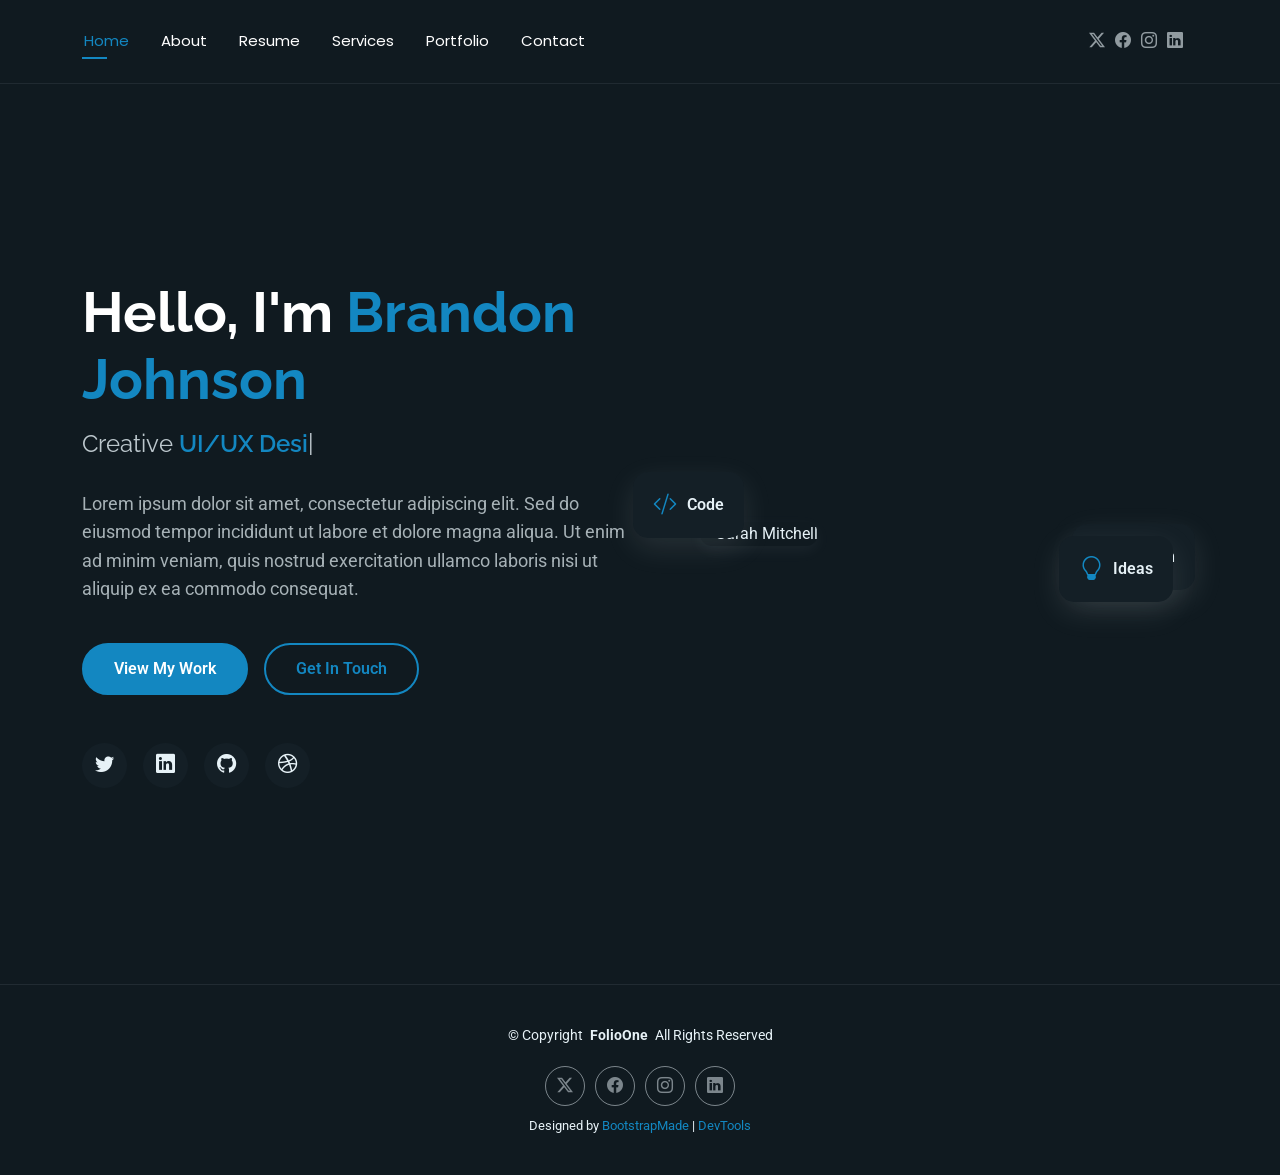
==== index.html @ a89d8b50 "CV" ====
<!DOCTYPE html>
<html lang="en">

<head>
  <meta charset="utf-8">
  <meta content="width=device-width, initial-scale=1.0" name="viewport">
  <title>Index - FolioOne Bootstrap Template</title>
  <meta name="description" content="">
  <meta name="keywords" content="">

  <!-- Favicons -->
  <link href="assets/img/favicon.png" rel="icon">
  <link href="assets/img/apple-touch-icon.png" rel="apple-touch-icon">

  <!-- Fonts -->
  <link href="https://fonts.googleapis.com" rel="preconnect">
  <link href="https://fonts.gstatic.com" rel="preconnect" crossorigin>
  <link href="https://fonts.googleapis.com/css2?family=Roboto:ital,wght@0,100;0,300;0,400;0,500;0,700;0,900;1,100;1,300;1,400;1,500;1,700;1,900&family=Poppins:ital,wght@0,100;0,200;0,300;0,400;0,500;0,600;0,700;0,800;0,900;1,100;1,200;1,300;1,400;1,500;1,600;1,700;1,800;1,900&family=Raleway:ital,wght@0,100;0,200;0,300;0,400;0,500;0,600;0,700;0,800;0,900;1,100;1,200;1,300;1,400;1,500;1,600;1,700;1,800;1,900&display=swap" rel="stylesheet">

  <!-- Vendor CSS Files -->
  <link href="assets/vendor/bootstrap/css/bootstrap.min.css" rel="stylesheet">
  <link href="assets/vendor/bootstrap-icons/bootstrap-icons.css" rel="stylesheet">
  <link href="assets/vendor/aos/aos.css" rel="stylesheet">
  <link href="assets/vendor/swiper/swiper-bundle.min.css" rel="stylesheet">
  <link href="assets/vendor/glightbox/css/glightbox.min.css" rel="stylesheet">

  <!-- Main CSS File -->
  <link href="assets/css/main.css" rel="stylesheet">

  <!-- =======================================================
  * Template Name: FolioOne
  * Template URL: https://bootstrapmade.com/folioone-bootstrap-portfolio-website-template/
  * Updated: Aug 23 2025 with Bootstrap v5.3.7
  * Author: BootstrapMade.com
  * License: https://bootstrapmade.com/license/
  ======================================================== -->
</head>

<body class="index-page">

  <header id="header" class="header d-flex align-items-center light-background sticky-top">
    <div class="container position-relative d-flex align-items-center justify-content-between">

      <!-- <a href="index.html" class="logo d-flex align-items-center me-auto me-xl-0">
      <img src="assets/img/logo.webp" alt="">
      <h1 class="sitename">FolioOne</h1> 
    </a> -->

      <nav id="navmenu" class="navmenu">
        <ul>
          <li><a href="index.html" class="active">Home</a></li>
          <li><a href="about.html">About</a></li>
          <li><a href="resume.html">Resume</a></li>
          <li><a href="services.html">Services</a></li>
          <li><a href="portfolio.html">Portfolio</a></li>
          <li><a href="contact.html">Contact</a></li>
        </ul>
        <i class="mobile-nav-toggle d-xl-none bi bi-list"></i>
      </nav>

      <div class="header-social-links">
        <a href="#" class="twitter"><i class="bi bi-twitter-x"></i></a>
        <a href="#" class="facebook"><i class="bi bi-facebook"></i></a>
        <a href="#" class="instagram"><i class="bi bi-instagram"></i></a>
        <a href="#" class="linkedin"><i class="bi bi-linkedin"></i></a>
      </div>

    </div>
  </header>

  <main class="main">

    <!-- Hero Section -->
    <section id="hero" class="hero section">

      <div class="container" data-aos="fade-up" data-aos-delay="100">

        <div class="row gy-4 align-items-center">
          <div class="col-lg-6 order-2 order-lg-1">
            <div class="hero-content">
              <h1 data-aos="fade-up" data-aos-delay="200">Hello, I'm <span class="highlight">Brandon Johnson</span></h1>
              <h2 data-aos="fade-up" data-aos-delay="300">Creative <span class="typed" data-typed-items="UI/UX Designer, Web Developer, Digital Artist, Brand Strategist"></span></h2>
              <p data-aos="fade-up" data-aos-delay="400">Lorem ipsum dolor sit amet, consectetur adipiscing elit. Sed do eiusmod tempor incididunt ut labore et dolore magna aliqua. Ut enim ad minim veniam, quis nostrud exercitation ullamco laboris nisi ut aliquip ex ea commodo consequat.</p>
              <div class="hero-actions" data-aos="fade-up" data-aos-delay="500">
                <a href="portfolio.html" class="btn btn-primary">View My Work</a>
                <a href="contact.html" class="btn btn-outline">Get In Touch</a>
              </div>
              <div class="social-links" data-aos="fade-up" data-aos-delay="600">
                <a href="#"><i class="bi bi-twitter"></i></a>
                <a href="#"><i class="bi bi-linkedin"></i></a>
                <a href="#"><i class="bi bi-github"></i></a>
                <a href="#"><i class="bi bi-dribbble"></i></a>
              </div>
            </div>
          </div>
          <div class="col-lg-6 order-1 order-lg-2">
            <div class="hero-image" data-aos="zoom-in" data-aos-delay="300">
              <div class="image-wrapper">
                <img src="assets/img/profile/profile-square-11.webp" alt="Sarah Mitchell" class="img-fluid">
                <div class="floating-elements">
                  <div class="floating-card design" data-aos="fade-left" data-aos-delay="700">
                    <i class="bi bi-palette"></i>
                    <span>Design</span>
                  </div>
                  <div class="floating-card code" data-aos="fade-right" data-aos-delay="800">
                    <i class="bi bi-code-slash"></i>
                    <span>Code</span>
                  </div>
                  <div class="floating-card creativity" data-aos="fade-up" data-aos-delay="900">
                    <i class="bi bi-lightbulb"></i>
                    <span>Ideas</span>
                  </div>
                </div>
              </div>
            </div>
          </div>
        </div>

      </div>

    </section><!-- /Hero Section -->

  </main>

  <footer id="footer" class="footer">

    <div class="container">
      <div class="copyright text-center ">
        <p>© <span>Copyright</span> <strong class="px-1 sitename">FolioOne</strong> <span>All Rights Reserved<br></span></p>
      </div>
      <div class="social-links d-flex justify-content-center">
        <a href=""><i class="bi bi-twitter-x"></i></a>
        <a href=""><i class="bi bi-facebook"></i></a>
        <a href=""><i class="bi bi-instagram"></i></a>
        <a href=""><i class="bi bi-linkedin"></i></a>
      </div>
      <div class="credits">
        <!-- All the links in the footer should remain intact. -->
        <!-- You can delete the links only if you've purchased the pro version. -->
        <!-- Licensing information: https://bootstrapmade.com/license/ -->
        <!-- Purchase the pro version with working PHP/AJAX contact form: [buy-url] -->
        Designed by <a href="https://bootstrapmade.com/">BootstrapMade</a> | <a href="https://bootstrapmade.com/tools/">DevTools</a>
      </div>
    </div>

  </footer>

  <!-- Scroll Top -->
  <a href="#" id="scroll-top" class="scroll-top d-flex align-items-center justify-content-center"><i class="bi bi-arrow-up-short"></i></a>

  <!-- Preloader -->
  <div id="preloader"></div>

  <!-- Vendor JS Files -->
  <script src="assets/vendor/bootstrap/js/bootstrap.bundle.min.js"></script>
  <script src="assets/vendor/php-email-form/validate.js"></script>
  <script src="assets/vendor/aos/aos.js"></script>
  <script src="assets/vendor/typed.js/typed.umd.js"></script>
  <script src="assets/vendor/waypoints/noframework.waypoints.js"></script>
  <script src="assets/vendor/purecounter/purecounter_vanilla.js"></script>
  <script src="assets/vendor/swiper/swiper-bundle.min.js"></script>
  <script src="assets/vendor/imagesloaded/imagesloaded.pkgd.min.js"></script>
  <script src="assets/vendor/isotope-layout/isotope.pkgd.min.js"></script>
  <script src="assets/vendor/glightbox/js/glightbox.min.js"></script>

  <!-- Main JS File -->
  <script src="assets/js/main.js"></script>

</body>

</html>
---- assets/css/main.css ----
/**
* Template Name: FolioOne
* Template URL: https://bootstrapmade.com/folioone-bootstrap-portfolio-website-template/
* Updated: Aug 23 2025 with Bootstrap v5.3.7
* Author: BootstrapMade.com
* License: https://bootstrapmade.com/license/
*/

/*--------------------------------------------------------------
# Font & Color Variables
# Help: https://bootstrapmade.com/color-system/
--------------------------------------------------------------*/
/* Fonts */
:root {
  --default-font: "Roboto",  system-ui, -apple-system, "Segoe UI", Roboto, "Helvetica Neue", Arial, "Noto Sans", "Liberation Sans", sans-serif, "Apple Color Emoji", "Segoe UI Emoji", "Segoe UI Symbol", "Noto Color Emoji";
  --heading-font: "Raleway",  sans-serif;
  --nav-font: "Poppins",  sans-serif;
}

/* Global Colors - The following color variables are used throughout the website. Updating them here will change the color scheme of the entire website */
:root { 
  --background-color: #101a20; /* Background color for the entire website, including individual sections */
  --default-color: #e7f2f7; /* Default color used for the majority of the text content across the entire website */
  --heading-color: #ffffff; /* Color for headings, subheadings and title throughout the website */
  --accent-color: #1387c1; /* Accent color that represents your brand on the website. It's used for buttons, links, and other elements that need to stand out */
  --surface-color: #141f26; /* The surface color is used as a background of boxed elements within sections, such as cards, icon boxes, or other elements that require a visual separation from the global background. */
  --contrast-color: #ffffff; /* Contrast color for text, ensuring readability against backgrounds of accent, heading, or default colors. */
}

/* Nav Menu Colors - The following color variables are used specifically for the navigation menu. They are separate from the global colors to allow for more customization options */
:root {
  --nav-color: #ffffff;  /* The default color of the main navmenu links */
  --nav-hover-color: #1387c1; /* Applied to main navmenu links when they are hovered over or active */
  --nav-mobile-background-color: #213642; /* Used as the background color for mobile navigation menu */
  --nav-dropdown-background-color: #051117; /* Used as the background color for dropdown items that appear when hovering over primary navigation items */
  --nav-dropdown-color: #e7f2f7; /* Used for navigation links of the dropdown items in the navigation menu. */
  --nav-dropdown-hover-color: #1387c1; /* Similar to --nav-hover-color, this color is applied to dropdown navigation links when they are hovered over. */
}

/* Color Presets - These classes override global colors when applied to any section or element, providing reuse of the sam color scheme. */

.light-background {
  --background-color: #142027;
  --surface-color: #325264;
}

.dark-background {
  --background-color: #0b1419;
  --default-color: #ffffff;
  --heading-color: #ffffff;
  --surface-color: #252525;
  --contrast-color: #ffffff;
}

/* Smooth scroll */
:root {
  scroll-behavior: smooth;
}

/*--------------------------------------------------------------
# General Styling & Shared Classes
--------------------------------------------------------------*/
body {
  color: var(--default-color);
  background-color: var(--background-color);
  font-family: var(--default-font);
}

a {
  color: var(--accent-color);
  text-decoration: none;
  transition: 0.3s;
}

a:hover {
  color: color-mix(in srgb, var(--accent-color), transparent 25%);
  text-decoration: none;
}

h1,
h2,
h3,
h4,
h5,
h6 {
  color: var(--heading-color);
  font-family: var(--heading-font);
}

/* PHP Email Form Messages
------------------------------*/
.php-email-form .error-message {
  display: none;
  background: #df1529;
  color: #ffffff;
  text-align: left;
  padding: 15px;
  margin-bottom: 24px;
  font-weight: 600;
}

.php-email-form .sent-message {
  display: none;
  color: #ffffff;
  background: #059652;
  text-align: center;
  padding: 15px;
  margin-bottom: 24px;
  font-weight: 600;
}

.php-email-form .loading {
  display: none;
  background: var(--surface-color);
  text-align: center;
  padding: 15px;
  margin-bottom: 24px;
}

.php-email-form .loading:before {
  content: "";
  display: inline-block;
  border-radius: 50%;
  width: 24px;
  height: 24px;
  margin: 0 10px -6px 0;
  border: 3px solid var(--accent-color);
  border-top-color: var(--surface-color);
  animation: php-email-form-loading 1s linear infinite;
}

@keyframes php-email-form-loading {
  0% {
    transform: rotate(0deg);
  }

  100% {
    transform: rotate(360deg);
  }
}

/*--------------------------------------------------------------
# Global Header
--------------------------------------------------------------*/
.header {
  --background-color: rgba(255, 255, 255, 0);
  color: var(--default-color);
  background-color: var(--background-color);
  padding: 15px 0;
  transition: all 0.5s;
  z-index: 997;
  border-bottom: 1px solid color-mix(in srgb, var(--default-color), transparent 92%);
}

.header .logo {
  line-height: 1;
}

.header .logo img {
  max-height: 36px;
  margin-right: 8px;
}

.header .logo h1 {
  font-size: 32px;
  margin: 0;
  font-weight: 400;
  color: var(--heading-color);
}

.header .header-social-links {
  padding-right: 15px;
}

.header .header-social-links a {
  color: color-mix(in srgb, var(--default-color), transparent 40%);
  padding-left: 6px;
  display: inline-block;
  transition: 0.3s;
  font-size: 16px;
}

.header .header-social-links a:hover {
  color: var(--default-color);
}

.header .header-social-links a i {
  line-height: 0px;
}

@media (max-width: 1200px) {
  .header .logo {
    order: 1;
  }

  .header .header-social-links {
    order: 2;
  }

  .header .navmenu {
    order: 3;
  }
}

/* Global Header on Scroll
------------------------------*/
.scrolled .header {
  --background-color: rgba(16, 26, 32, 0.9);
}

/*--------------------------------------------------------------
# Navigation Menu
--------------------------------------------------------------*/
/* Desktop Navigation */
@media (min-width: 1200px) {
  .navmenu {
    padding: 0;
  }

  .navmenu ul {
    margin: 0;
    padding: 0;
    display: flex;
    list-style: none;
    align-items: center;
  }

  .navmenu li {
    position: relative;
  }

  .navmenu>ul>li {
    white-space: nowrap;
    padding: 15px 28px 15px 0;
  }

  .navmenu>ul>li:last-child {
    padding-right: 0;
  }

  .navmenu a,
  .navmenu a:focus {
    color: var(--nav-color);
    font-size: 15px;
    padding: 0 2px;
    font-family: var(--nav-font);
    font-weight: 400;
    display: flex;
    align-items: center;
    justify-content: space-between;
    white-space: nowrap;
    transition: 0.3s;
    position: relative;
  }

  .navmenu a i,
  .navmenu a:focus i {
    font-size: 12px;
    line-height: 0;
    margin-left: 5px;
    transition: 0.3s;
  }

  .navmenu>ul>li>a:before {
    content: "";
    position: absolute;
    height: 2px;
    bottom: -6px;
    left: 0;
    background-color: var(--nav-hover-color);
    visibility: hidden;
    width: 0px;
    transition: all 0.3s ease-in-out 0s;
  }

  .navmenu a:hover:before,
  .navmenu li:hover>a:before,
  .navmenu .active:before {
    visibility: visible;
    width: 25px;
  }

  .navmenu li:hover>a,
  .navmenu .active,
  .navmenu .active:focus {
    color: var(--nav-hover-color);
  }

  .navmenu .dropdown ul {
    margin: 0;
    padding: 10px 0;
    background: var(--nav-dropdown-background-color);
    display: block;
    position: absolute;
    visibility: hidden;
    left: -5px;
    top: 130%;
    opacity: 0;
    transition: 0.3s;
    border-radius: 4px;
    z-index: 99;
    box-shadow: 0px 0px 30px rgba(0, 0, 0, 0.1);
  }

  .navmenu .dropdown ul li {
    min-width: 200px;
  }

  .navmenu .dropdown ul a {
    padding: 10px 20px;
    font-size: 15px;
    text-transform: none;
    color: var(--nav-dropdown-color);
  }

  .navmenu .dropdown ul a i {
    font-size: 12px;
  }

  .navmenu .dropdown ul a:hover,
  .navmenu .dropdown ul .active:hover,
  .navmenu .dropdown ul li:hover>a {
    color: var(--nav-dropdown-hover-color);
  }

  .navmenu .dropdown:hover>ul {
    opacity: 1;
    top: 100%;
    visibility: visible;
  }

  .navmenu .dropdown .dropdown ul {
    top: 0;
    left: -90%;
    visibility: hidden;
  }

  .navmenu .dropdown .dropdown:hover>ul {
    opacity: 1;
    top: 0;
    left: -100%;
    visibility: visible;
  }
}

/* Mobile Navigation */
@media (max-width: 1199px) {
  .mobile-nav-toggle {
    color: var(--nav-color);
    font-size: 28px;
    line-height: 0;
    margin-right: 10px;
    cursor: pointer;
    transition: color 0.3s;
  }

  .navmenu {
    padding: 0;
    z-index: 9997;
  }

  .navmenu ul {
    display: none;
    list-style: none;
    position: absolute;
    inset: 60px 20px 20px 20px;
    padding: 10px 0;
    margin: 0;
    border-radius: 6px;
    background-color: var(--nav-mobile-background-color);
    border: 1px solid color-mix(in srgb, var(--default-color), transparent 90%);
    box-shadow: none;
    overflow-y: auto;
    transition: 0.3s;
    z-index: 9998;
  }

  .navmenu a,
  .navmenu a:focus {
    color: var(--nav-dropdown-color);
    padding: 10px 20px;
    font-family: var(--nav-font);
    font-size: 17px;
    font-weight: 500;
    display: flex;
    align-items: center;
    justify-content: space-between;
    white-space: nowrap;
    transition: 0.3s;
  }

  .navmenu a i,
  .navmenu a:focus i {
    font-size: 12px;
    line-height: 0;
    margin-left: 5px;
    width: 30px;
    height: 30px;
    display: flex;
    align-items: center;
    justify-content: center;
    border-radius: 50%;
    transition: 0.3s;
    background-color: color-mix(in srgb, var(--accent-color), transparent 90%);
  }

  .navmenu a i:hover,
  .navmenu a:focus i:hover {
    background-color: var(--accent-color);
    color: var(--contrast-color);
  }

  .navmenu a:hover,
  .navmenu .active,
  .navmenu .active:focus {
    color: var(--nav-dropdown-hover-color);
  }

  .navmenu .active i,
  .navmenu .active:focus i {
    background-color: var(--accent-color);
    color: var(--contrast-color);
    transform: rotate(180deg);
  }

  .navmenu .dropdown ul {
    position: static;
    display: none;
    z-index: 99;
    padding: 10px 0;
    margin: 10px 20px;
    background-color: var(--nav-dropdown-background-color);
    transition: all 0.5s ease-in-out;
  }

  .navmenu .dropdown ul ul {
    background-color: rgba(33, 37, 41, 0.1);
  }

  .navmenu .dropdown>.dropdown-active {
    display: block;
    background-color: rgba(33, 37, 41, 0.03);
  }

  .mobile-nav-active {
    overflow: hidden;
  }

  .mobile-nav-active .mobile-nav-toggle {
    color: #fff;
    position: absolute;
    font-size: 32px;
    top: 15px;
    right: 15px;
    margin-right: 0;
    z-index: 9999;
  }

  .mobile-nav-active .navmenu {
    position: fixed;
    overflow: hidden;
    inset: 0;
    background: rgba(33, 37, 41, 0.8);
    transition: 0.3s;
  }

  .mobile-nav-active .navmenu>ul {
    display: block;
  }
}

/*--------------------------------------------------------------
# Global Footer
--------------------------------------------------------------*/
.footer {
  color: var(--default-color);
  background-color: var(--background-color);
  font-size: 14px;
  padding: 40px 0;
  position: relative;
  border-top: 1px solid color-mix(in srgb, var(--default-color), transparent 92%);
}

.footer .copyright p {
  margin-bottom: 0;
}

.footer .social-links {
  margin-top: 20px;
}

.footer .social-links a {
  display: flex;
  align-items: center;
  justify-content: center;
  width: 40px;
  height: 40px;
  border-radius: 50%;
  border: 1px solid color-mix(in srgb, var(--default-color), transparent 50%);
  font-size: 16px;
  color: color-mix(in srgb, var(--default-color), transparent 50%);
  margin: 0 5px;
  transition: 0.3s;
}

.footer .social-links a:hover {
  color: var(--accent-color);
  border-color: var(--accent-color);
}

.footer .credits {
  margin-top: 10px;
  font-size: 13px;
  text-align: center;
}

/*--------------------------------------------------------------
# Preloader
--------------------------------------------------------------*/
#preloader {
  position: fixed;
  inset: 0;
  z-index: 9999;
  overflow: hidden;
  background-color: var(--background-color);
  transition: all 0.6s ease-out;
  width: 100%;
  height: 100vh;
}

#preloader:before,
#preloader:after {
  content: "";
  position: absolute;
  border: 4px solid var(--accent-color);
  border-radius: 50%;
  animation: animate-preloader 2s cubic-bezier(0, 0.2, 0.8, 1) infinite;
}

#preloader:after {
  animation-delay: -0.5s;
}

@keyframes animate-preloader {
  0% {
    width: 10px;
    height: 10px;
    top: calc(50% - 5px);
    left: calc(50% - 5px);
    opacity: 1;
  }

  100% {
    width: 72px;
    height: 72px;
    top: calc(50% - 36px);
    left: calc(50% - 36px);
    opacity: 0;
  }
}

/*--------------------------------------------------------------
# Scroll Top Button
--------------------------------------------------------------*/
.scroll-top {
  position: fixed;
  visibility: hidden;
  opacity: 0;
  right: 15px;
  bottom: -15px;
  z-index: 99999;
  background-color: var(--accent-color);
  width: 44px;
  height: 44px;
  border-radius: 50px;
  transition: all 0.4s;
}

.scroll-top i {
  font-size: 24px;
  color: var(--contrast-color);
  line-height: 0;
}

.scroll-top:hover {
  background-color: color-mix(in srgb, var(--accent-color), transparent 20%);
  color: var(--contrast-color);
}

.scroll-top.active {
  visibility: visible;
  opacity: 1;
  bottom: 15px;
}

/*--------------------------------------------------------------
# Disable aos animation delay on mobile devices
--------------------------------------------------------------*/
@media screen and (max-width: 768px) {
  [data-aos-delay] {
    transition-delay: 0 !important;
  }
}

/*--------------------------------------------------------------
# Global Page Titles & Breadcrumbs
--------------------------------------------------------------*/
.page-title {
  color: var(--default-color);
  background-color: var(--background-color);
  position: relative;
}

.page-title .heading {
  padding: 80px 0;
  border-top: 1px solid color-mix(in srgb, var(--default-color), transparent 90%);
}

.page-title .heading h1 {
  font-size: 38px;
  font-weight: 700;
}

.page-title nav {
  background-color: color-mix(in srgb, var(--default-color), transparent 96%);
  padding: 20px 0;
}

.page-title nav ol {
  display: flex;
  flex-wrap: wrap;
  list-style: none;
  padding: 0;
  margin: 0;
  font-size: 16px;
  font-weight: 400;
}

.page-title nav ol li+li {
  padding-left: 10px;
}

.page-title nav ol li+li::before {
  content: "/";
  display: inline-block;
  padding-right: 10px;
  color: color-mix(in srgb, var(--default-color), transparent 70%);
}

/*--------------------------------------------------------------
# Global Sections
--------------------------------------------------------------*/
section,
.section {
  color: var(--default-color);
  background-color: var(--background-color);
  padding: 60px 0;
  scroll-margin-top: 100px;
  overflow: clip;
}

@media (max-width: 1199px) {

  section,
  .section {
    scroll-margin-top: 66px;
  }
}

/*--------------------------------------------------------------
# Global Section Titles
--------------------------------------------------------------*/
.section-title {
  text-align: center;
  padding-bottom: 60px;
  position: relative;
}

.section-title h2 {
  font-size: 3.5rem;
  font-weight: 400;
  line-height: 1.2;
  color: var(--heading-color);
  margin-bottom: 1.5rem;
  letter-spacing: -1px;
}

@media (max-width: 768px) {
  .section-title h2 {
    font-size: 2.5rem;
  }
}

.section-title p {
  font-size: 1.125rem;
  line-height: 1.8;
  color: color-mix(in srgb, var(--default-color), transparent 25%);
  max-width: 900px;
  margin: 0 auto;
  text-wrap: balance;
}

/*--------------------------------------------------------------
# Hero Section
--------------------------------------------------------------*/
.hero {
  padding: 80px 0;
  min-height: 100vh;
  display: flex;
  align-items: center;
}

.hero .hero-content h1 {
  font-size: 3.5rem;
  font-weight: 700;
  margin-bottom: 1rem;
  line-height: 1.2;
}

.hero .hero-content h1 .highlight {
  color: var(--accent-color);
  position: relative;
}

.hero .hero-content h1 .highlight::after {
  content: "";
  position: absolute;
  bottom: 0;
  left: 0;
  width: 100%;
  height: 3px;
  background: linear-gradient(90deg, var(--accent-color), color-mix(in srgb, var(--accent-color), transparent 50%));
  border-radius: 2px;
}

@media (max-width: 768px) {
  .hero .hero-content h1 {
    font-size: 2.5rem;
  }
}

.hero .hero-content h2 {
  font-size: 1.5rem;
  font-weight: 400;
  margin-bottom: 2rem;
  color: color-mix(in srgb, var(--default-color), transparent 20%);
}

.hero .hero-content h2 .typed {
  color: var(--accent-color);
  font-weight: 600;
}

@media (max-width: 768px) {
  .hero .hero-content h2 {
    font-size: 1.25rem;
  }
}

.hero .hero-content p {
  font-size: 1.1rem;
  line-height: 1.6;
  margin-bottom: 2.5rem;
  color: color-mix(in srgb, var(--default-color), transparent 30%);
}

.hero .hero-actions {
  display: flex;
  gap: 1rem;
  margin-bottom: 3rem;
}

.hero .hero-actions .btn {
  padding: 12px 30px;
  border-radius: 50px;
  font-weight: 600;
  text-decoration: none;
  transition: all 0.3s ease;
  border: 2px solid;
}

.hero .hero-actions .btn.btn-primary {
  background: var(--accent-color);
  color: var(--contrast-color);
  border-color: var(--accent-color);
}

.hero .hero-actions .btn.btn-primary:hover {
  background: color-mix(in srgb, var(--accent-color), black 15%);
  border-color: color-mix(in srgb, var(--accent-color), black 15%);
  transform: translateY(-2px);
}

.hero .hero-actions .btn.btn-outline {
  background: transparent;
  color: var(--accent-color);
  border-color: var(--accent-color);
}

.hero .hero-actions .btn.btn-outline:hover {
  transform: translateY(-2px);
}

@media (max-width: 576px) {
  .hero .hero-actions {
    flex-direction: column;
  }

  .hero .hero-actions .btn {
    text-align: center;
  }
}

.hero .social-links {
  display: flex;
  gap: 1rem;
}

.hero .social-links a {
  width: 45px;
  height: 45px;
  background: var(--surface-color);
  border-radius: 50%;
  display: flex;
  align-items: center;
  justify-content: center;
  color: var(--default-color);
  font-size: 1.2rem;
  transition: all 0.3s ease;
}

.hero .social-links a:hover {
  background: var(--accent-color);
  color: var(--contrast-color);
  transform: translateY(-3px);
  box-shadow: 0 8px 25px color-mix(in srgb, var(--accent-color), transparent 70%);
}

.hero .hero-image {
  position: relative;
}

.hero .hero-image .image-wrapper {
  position: relative;
  max-width: 450px;
  margin: 0 auto;
}

.hero .hero-image .image-wrapper img {
  border-radius: 20px;
  box-shadow: 0 5px 15px color-mix(in srgb, var(--default-color), transparent 95%);
  transition: transform 0.3s ease;
}

.hero .hero-image .image-wrapper img:hover {
  transform: scale(1.02);
}

.hero .hero-image .floating-elements {
  position: absolute;
  top: 0;
  left: 0;
  right: 0;
  bottom: 0;
  pointer-events: none;
}

.hero .hero-image .floating-elements .floating-card {
  position: absolute;
  background: var(--surface-color);
  padding: 15px 20px;
  border-radius: 15px;
  box-shadow: 0 10px 30px color-mix(in srgb, var(--default-color), transparent 90%);
  display: flex;
  align-items: center;
  gap: 10px;
  font-weight: 600;
  animation: float 3s ease-in-out infinite;
}

.hero .hero-image .floating-elements .floating-card i {
  font-size: 1.5rem;
  color: var(--accent-color);
}

.hero .hero-image .floating-elements .floating-card.design {
  top: 10%;
  right: -10%;
  animation-delay: 0s;
}

.hero .hero-image .floating-elements .floating-card.code {
  bottom: 30%;
  left: -15%;
  animation-delay: 1s;
}

.hero .hero-image .floating-elements .floating-card.creativity {
  top: 60%;
  right: -5%;
  animation-delay: 2s;
}

@media (max-width: 992px) {
  .hero .hero-image .floating-elements .floating-card {
    display: none;
  }
}

@keyframes float {

  0%,
  100% {
    transform: translateY(0px);
  }

  50% {
    transform: translateY(-10px);
  }
}

@media (max-width: 992px) {
  .hero .hero-content {
    text-align: center;
    margin-bottom: 3rem;
  }
}

/*--------------------------------------------------------------
# About Section
--------------------------------------------------------------*/
.about .intro-content .eyebrow {
  display: inline-block;
  letter-spacing: 0.12em;
  text-transform: uppercase;
  font-size: 12px;
  color: color-mix(in srgb, var(--default-color), transparent 40%);
  margin-bottom: 16px;
}

.about .intro-content .headline {
  font-family: var(--heading-font);
  font-weight: 300;
  line-height: 1.2;
  font-size: clamp(28px, 4vw, 44px);
  margin: 0 0 24px 0;
}

.about .intro-content .lead {
  font-size: 18px;
  line-height: 1.8;
  color: color-mix(in srgb, var(--default-color), transparent 10%);
  margin-bottom: 24px;
}

.about .intro-content p {
  line-height: 1.8;
  margin-bottom: 24px;
  color: color-mix(in srgb, var(--default-color), transparent 5%);
}

.about .intro-content .cta-group {
  display: flex;
  gap: 24px;
  align-items: center;
  margin-top: 24px;
}

.about .intro-content .cta-group .btn-ghost {
  display: inline-flex;
  align-items: center;
  gap: 8px;
  padding: 12px 18px;
  border-radius: 6px;
  color: var(--accent-color);
  background: color-mix(in srgb, var(--accent-color), transparent 92%);
  border: 1px solid color-mix(in srgb, var(--accent-color), transparent 70%);
  transition: 0.3s ease-in-out;
}

.about .intro-content .cta-group .btn-ghost:hover,
.about .intro-content .cta-group .btn-ghost:focus {
  color: var(--contrast-color);
  background: var(--accent-color);
  border-color: var(--accent-color);
  outline: none;
  box-shadow: 0 0 0 3px color-mix(in srgb, var(--accent-color), transparent 70%);
}

.about .intro-content .cta-group .link-underline {
  display: inline-flex;
  align-items: center;
  gap: 8px;
  position: relative;
  color: var(--accent-color);
  padding-bottom: 4px;
  transition: 0.3s ease-in-out;
}

.about .intro-content .cta-group .link-underline::after {
  content: "";
  position: absolute;
  left: 0;
  right: 0;
  bottom: 0;
  height: 1px;
  background: color-mix(in srgb, var(--accent-color), transparent 40%);
  transform: scaleX(0.4);
  transform-origin: left;
  transition: 0.3s ease-in-out;
}

.about .intro-content .cta-group .link-underline:hover,
.about .intro-content .cta-group .link-underline:focus {
  color: color-mix(in srgb, var(--accent-color), transparent 10%);
  outline: none;
}

.about .intro-content .cta-group .link-underline:hover::after,
.about .intro-content .cta-group .link-underline:focus::after {
  transform: scaleX(1);
}

.about .profile-figure {
  margin: 0;
}

.about .profile-figure .profile-photo {
  width: 88%;
  max-width: 440px;
  border-radius: 18px;
  box-shadow: 0 10px 30px color-mix(in srgb, var(--default-color), transparent 92%);
  transform: translateY(0);
  transition: transform 0.3s ease-in-out;
}

.about .profile-figure .profile-caption {
  margin-top: 24px;
  display: flex;
  align-items: center;
  justify-content: center;
}

.about .profile-figure .profile-caption .meta {
  font-size: 14px;
  color: color-mix(in srgb, var(--default-color), transparent 20%);
}

.about .profile-figure .profile-caption .meta .funfact {
  font-size: 13px;
  margin-top: 4px;
  color: color-mix(in srgb, var(--default-color), transparent 35%);
}

.about .profile-figure:hover .profile-photo {
  transform: translateY(-4px);
}

.about .skill-item {
  padding: 24px;
  border-radius: 6px;
  transition: 0.3s ease-in-out;
  background: color-mix(in srgb, var(--surface-color), var(--accent-color) 2%);
  border: 1px solid color-mix(in srgb, var(--default-color), transparent 88%);
  height: 100%;
}

.about .skill-item i {
  font-size: 24px;
  color: var(--accent-color);
  margin-bottom: 16px;
  display: inline-block;
}

.about .skill-item h3 {
  font-size: 16px;
  margin-bottom: 6px;
  font-weight: 500;
}

.about .skill-item p {
  margin: 0;
  font-size: 14px;
  color: color-mix(in srgb, var(--default-color), transparent 25%);
}

.about .skill-item:hover {
  transform: translateY(-3px);
  border-color: color-mix(in srgb, var(--accent-color), transparent 60%);
  box-shadow: 0 10px 30px color-mix(in srgb, var(--default-color), transparent 92%);
}

.about .timeline-item {
  position: relative;
  padding-left: 26px;
}

.about .timeline-item time {
  display: inline-block;
  font-size: 12px;
  letter-spacing: 0.08em;
  text-transform: uppercase;
  color: color-mix(in srgb, var(--default-color), transparent 45%);
  margin-bottom: 6px;
}

.about .timeline-item h4 {
  font-size: 18px;
  font-weight: 400;
  margin: 0 0 6px;
}

.about .timeline-item p {
  font-size: 14px;
  color: color-mix(in srgb, var(--default-color), transparent 25%);
  margin: 0;
}

.about .timeline-item .dot {
  position: absolute;
  left: 0;
  top: 4px;
  width: 10px;
  height: 10px;
  border-radius: 50%;
  background: var(--accent-color);
  box-shadow: 0 0 0 6px color-mix(in srgb, var(--accent-color), transparent 80%);
}

.about .personal-quote {
  padding: 24px 0;
}

.about .personal-quote p {
  font-family: var(--heading-font);
  font-weight: 300;
  font-size: clamp(20px, 3vw, 28px);
  line-height: 1.5;
  color: color-mix(in srgb, var(--default-color), transparent 5%);
  margin: 0 auto;
  max-width: 800px;
}

.about .fact-pill {
  display: flex;
  align-items: center;
  justify-content: center;
  gap: 10px;
  padding: 10px 14px;
  border-radius: 999px;
  border: 1px solid color-mix(in srgb, var(--default-color), transparent 85%);
  background: var(--surface-color);
  color: color-mix(in srgb, var(--default-color), transparent 10%);
  transition: 0.3s ease-in-out;
}

.about .fact-pill i {
  color: var(--accent-color);
}

.about .fact-pill span {
  font-size: 14px;
}

.about .fact-pill:hover {
  transform: translateY(-2px);
  border-color: color-mix(in srgb, var(--accent-color), transparent 60%);
  box-shadow: 0 10px 30px color-mix(in srgb, var(--default-color), transparent 92%);
}

.about .fact-pill:focus-within {
  box-shadow: 0 0 0 3px color-mix(in srgb, var(--accent-color), transparent 70%);
}

@media (max-width: 992px) {
  .about .profile-figure {
    text-align: center !important;
  }

  .about .profile-figure .profile-photo {
    width: 72%;
  }

  .about .intro-content .cta-group {
    flex-wrap: wrap;
  }
}

@media (max-width: 576px) {
  .about .profile-figure .profile-photo {
    width: 100%;
  }
}

/*--------------------------------------------------------------
# Skills Section
--------------------------------------------------------------*/
.skills .skill-box {
  background-color: var(--surface-color);
  padding: 2rem;
  border-radius: 8px;
  box-shadow: 0 0 20px rgba(0, 0, 0, 0.05);
}

.skills .skill-box h3 {
  font-size: 1.2rem;
  margin-bottom: 1rem;
  font-weight: 600;
}

.skills .skill-box p {
  font-size: 0.9rem;
  margin-bottom: 0.8rem;
  opacity: 0.6;
}

.skills .skill-box .progress {
  background-color: color-mix(in srgb, var(--accent-color), transparent 85%);
  border-radius: 50px;
  height: 8px;
  margin-top: 5px;
  overflow: hidden;
}

.skills .skill-box .progress .progress-bar {
  background-color: var(--accent-color);
  height: 100%;
  position: relative;
  border-radius: 50px;
  transition: 0.9s;
  width: 1px;
}

/*--------------------------------------------------------------
# Stats Section
--------------------------------------------------------------*/
.stats .avatars {
  position: relative;
}

.stats .avatars img {
  width: 60px;
  height: 60px;
  border: 3px solid var(--accent-color);
  margin-right: -15px;
  transition: transform 0.3s ease;
}

.stats .avatars img:hover {
  transform: translateY(-5px);
  z-index: 2;
}

.stats .counters h2 {
  color: var(--heading-color);
  font-size: 48px;
  font-weight: 700;
  margin-bottom: 10px;
}

.stats .counters h2 span {
  display: inline-block;
}

.stats .counters p {
  color: var(--default-color);
  font-size: 18px;
  margin: 0;
  opacity: 0.9;
}

@media (max-width: 991px) {
  .stats .row {
    text-align: center;
  }

  .stats .avatars {
    justify-content: center;
    margin-bottom: 40px;
  }

  .stats .counters h2 {
    font-size: 36px;
  }

  .stats .counters p {
    font-size: 16px;
  }

  .stats .counters .col-md-4 {
    margin-bottom: 30px;
  }

  .stats .counters .col-md-4:last-child {
    margin-bottom: 0;
  }
}

@media (max-width: 576px) {
  .stats {
    padding: 60px 0;
  }

  .stats .avatars {
    flex-wrap: wrap;
    justify-content: center;
  }

  .stats .avatars img {
    margin: 0 -8px;
  }
}

/*--------------------------------------------------------------
# Testimonials Section
--------------------------------------------------------------*/
.testimonials .testimonials-carousel,
.testimonials .testimonials-slider {
  overflow: hidden;
}

.testimonials .testimonial-item .testimonial-content {
  border-left: 3px solid var(--accent-color);
  padding-left: 30px;
}

.testimonials .testimonial-item .testimonial-img {
  border-radius: 50%;
  border: 4px solid var(--background-color);
  margin: 0 auto;
}

.testimonials .testimonial-item h3 {
  font-size: 20px;
  font-weight: bold;
  margin: 10px 0 5px 0;
}

.testimonials .testimonial-item h4 {
  font-size: 14px;
  color: color-mix(in srgb, var(--default-color), transparent 40%);
  margin: 0 0 10px 0;
}

.testimonials .testimonial-item .stars i {
  color: #ffc107;
  margin: 0 1px;
}

.testimonials .testimonial-item .quote-icon-left,
.testimonials .testimonial-item .quote-icon-right {
  color: color-mix(in srgb, var(--accent-color), transparent 50%);
  font-size: 26px;
  line-height: 0;
}

.testimonials .testimonial-item .quote-icon-left {
  display: inline-block;
  left: -5px;
  position: relative;
}

.testimonials .testimonial-item .quote-icon-right {
  display: inline-block;
  right: -5px;
  position: relative;
  top: 10px;
  transform: scale(-1, -1);
}

.testimonials .testimonial-item p {
  font-style: italic;
}

.testimonials .swiper-wrapper {
  height: auto;
}

.testimonials .swiper-pagination {
  margin-top: 30px;
  position: relative;
}

.testimonials .swiper-pagination .swiper-pagination-bullet {
  width: 12px;
  height: 12px;
  background-color: color-mix(in srgb, var(--default-color), transparent 85%);
  opacity: 1;
}

.testimonials .swiper-pagination .swiper-pagination-bullet-active {
  background-color: var(--accent-color);
}

/*--------------------------------------------------------------
# Resume Section
--------------------------------------------------------------*/
.resume .resume-item {
  margin-bottom: 3rem;
}

.resume .resume-item .resume-title {
  font-size: 1.75rem;
  font-weight: 700;
  margin-bottom: 1.5rem;
  padding-bottom: 1.5rem;
  position: relative;
  color: var(--heading-color);
}

.resume .resume-item .resume-title::after {
  content: "";
  position: absolute;
  display: block;
  width: 50px;
  height: 3px;
  background: var(--accent-color);
  bottom: 0;
  left: 0;
}

.resume .resume-item .resume-content {
  padding-left: 1.25rem;
  border-left: 2px solid color-mix(in srgb, var(--accent-color), transparent 85%);
}

.resume .resume-item article {
  position: relative;
  margin-bottom: 2.5rem;
}

.resume .resume-item article::before {
  content: "";
  position: absolute;
  width: 16px;
  height: 16px;
  border-radius: 50%;
  left: -1.8rem;
  top: 0.25rem;
  background: var(--background-color);
  border: 2px solid var(--accent-color);
}

.resume .resume-item article h4 {
  font-size: 1.25rem;
  font-weight: 600;
  margin-bottom: 0.5rem;
  color: var(--heading-color);
}

.resume .resume-item article h5 {
  font-size: 1rem;
  background: color-mix(in srgb, var(--accent-color), transparent 92%);
  padding: 0.375rem 0.75rem;
  display: inline-block;
  font-weight: 600;
  margin: 0.5rem 0;
  color: var(--accent-color);
  border-radius: 4px;
}

.resume .resume-item article .institution,
.resume .resume-item article .company {
  font-size: 1rem;
  margin-bottom: 1rem;
  color: color-mix(in srgb, var(--default-color), transparent 25%);
}

.resume .resume-item article p {
  margin-bottom: 1rem;
}

.resume .resume-item article ul {
  padding-left: 1.25rem;
  margin-bottom: 0;
}

.resume .resume-item article ul li {
  padding-bottom: 0.75rem;
  position: relative;
}

.resume .resume-item article ul li:last-child {
  padding-bottom: 0;
}

.resume .skill-item {
  margin-bottom: 2rem;
}

.resume .skill-item h4 {
  font-size: 1rem;
  font-weight: 600;
  margin-bottom: 0.75rem;
  color: var(--heading-color);
}

.resume .skill-item .progress {
  height: 0.75rem;
  background-color: color-mix(in srgb, var(--accent-color), transparent 92%);
  border-radius: 1rem;
  overflow: visible;
}

.resume .skill-item .progress .progress-bar {
  background-color: var(--accent-color);
  position: relative;
  border-radius: 1rem;
  width: 0;
  transition: width 1s ease;
}

.resume .skill-item .progress .progress-bar::after {
  content: attr(aria-valuenow) "%";
  position: absolute;
  right: 0;
  top: -1.75rem;
  font-size: 0.875rem;
  font-weight: 600;
  color: var(--accent-color);
}

@media (max-width: 991.98px) {
  .resume .resume-item {
    margin-bottom: 2rem;
  }
}

@media (max-width: 767.98px) {
  .resume .resume-content {
    padding-left: 1rem !important;
  }

  .resume article::before {
    left: -2rem !important;
  }
}

/*--------------------------------------------------------------
# Services Section
--------------------------------------------------------------*/
.services .service-item {
  display: flex;
  background-color: var(--surface-color);
  border-radius: 12px;
  padding: 2rem;
  height: 100%;
  position: relative;
  overflow: hidden;
  box-shadow: 0 5px 20px rgba(0, 0, 0, 0.03);
  transition: all 0.4s ease;
}

.services .service-item::before {
  content: "";
  position: absolute;
  left: 0;
  top: 0;
  height: 100%;
  width: 4px;
  background-color: var(--accent-color);
  transform: scaleY(0);
  transform-origin: bottom;
  transition: transform 0.4s cubic-bezier(0.65, 0, 0.35, 1);
}

.services .service-item:hover {
  box-shadow: 0 10px 30px rgba(0, 0, 0, 0.08);
  transform: translateY(-5px);
}

.services .service-item:hover::before {
  transform: scaleY(1);
}

.services .service-item:hover .service-icon {
  background-color: var(--accent-color);
  color: var(--contrast-color);
  transform: rotateY(180deg);
}

.services .service-item:hover .service-icon i {
  transform: rotateY(180deg);
}

.services .service-item:hover .service-link i {
  transform: translateX(5px);
}

.services .service-icon {
  flex-shrink: 0;
  width: 70px;
  height: 70px;
  border-radius: 12px;
  background-color: color-mix(in srgb, var(--accent-color), transparent 90%);
  color: var(--accent-color);
  display: flex;
  align-items: center;
  justify-content: center;
  margin-right: 1.5rem;
  transition: all 0.5s ease;
}

.services .service-icon i {
  font-size: 2rem;
  transition: transform 0.5s ease;
}

.services .service-content {
  flex-grow: 1;
}

.services .service-content h3 {
  font-size: 1.4rem;
  margin-bottom: 1rem;
  font-weight: 700;
  color: var(--heading-color);
}

.services .service-content p {
  margin-bottom: 1.25rem;
  color: color-mix(in srgb, var(--default-color), transparent 20%);
}

.services .service-link {
  display: inline-flex;
  align-items: center;
  color: var(--accent-color);
  font-weight: 600;
  text-decoration: none;
  transition: color 0.3s ease;
}

.services .service-link span {
  margin-right: 0.5rem;
}

.services .service-link i {
  transition: transform 0.3s ease;
}

.services .service-link:hover {
  color: color-mix(in srgb, var(--accent-color), transparent 25%);
}

@media (max-width: 767.98px) {
  .services .service-item {
    padding: 1.5rem;
    margin-bottom: 1rem;
  }

  .services .service-icon {
    width: 60px;
    height: 60px;
    margin-right: 1rem;
  }

  .services .service-icon i {
    font-size: 1.5rem;
  }

  .services .service-content h3 {
    font-size: 1.2rem;
    margin-bottom: 0.75rem;
  }

  .services .service-content p {
    margin-bottom: 1rem;
    font-size: 0.95rem;
  }
}

@media (max-width: 575.98px) {
  .services .service-item {
    flex-direction: column;
    text-align: center;
  }

  .services .service-item::before {
    width: 100%;
    height: 4px;
    transform: scaleX(0);
    transform-origin: left;
  }

  .services .service-item:hover::before {
    transform: scaleX(1);
  }

  .services .service-icon {
    margin-right: 0;
    margin-bottom: 1.25rem;
  }

  .services .service-link {
    justify-content: center;
  }
}

/*--------------------------------------------------------------
# Service Details Section
--------------------------------------------------------------*/
.service-details .service-hero {
  margin-bottom: 4rem;
}

.service-details .service-hero .service-meta {
  display: flex;
  align-items: center;
  gap: 1rem;
  margin-bottom: 1.5rem;
}

.service-details .service-hero .service-meta .service-category {
  background: color-mix(in srgb, var(--accent-color), transparent 85%);
  color: var(--accent-color);
  padding: 0.5rem 1rem;
  border-radius: 20px;
  font-size: 0.85rem;
  font-weight: 500;
  letter-spacing: 0.5px;
}

.service-details .service-hero .service-meta .reading-time {
  color: color-mix(in srgb, var(--default-color), transparent 50%);
  font-size: 0.9rem;
  font-weight: 300;
}

.service-details .service-hero h1 {
  font-size: 3.5rem;
  font-weight: 300;
  line-height: 1.2;
  margin-bottom: 1.5rem;
  color: var(--heading-color);
  letter-spacing: -0.02em;
}

.service-details .service-hero .service-description {
  font-size: 1.25rem;
  line-height: 1.7;
  color: color-mix(in srgb, var(--default-color), transparent 25%);
  font-weight: 300;
  margin: 0;
}

.service-details .service-visual {
  margin-bottom: 4rem;
  overflow: hidden;
  border-radius: 4px;
}

.service-details .service-visual img {
  width: 100%;
  height: 400px;
  object-fit: cover;
  transition: transform 0.5s ease;
}

.service-details .service-visual img:hover {
  transform: scale(1.02);
}

.service-details .service-narrative {
  margin-bottom: 5rem;
}

.service-details .service-narrative h3 {
  font-size: 2rem;
  font-weight: 300;
  margin-bottom: 2rem;
  color: var(--heading-color);
  letter-spacing: -0.01em;
}

.service-details .service-narrative p {
  font-size: 1.1rem;
  line-height: 1.8;
  margin-bottom: 2rem;
  color: var(--default-color);
  font-weight: 300;
}

.service-details .benefits-grid {
  display: grid;
  grid-template-columns: repeat(auto-fit, minmax(280px, 1fr));
  gap: 2.5rem;
  margin-top: 3rem;
}

.service-details .benefits-grid .benefit-card {
  text-align: center;
  padding: 0;
}

.service-details .benefits-grid .benefit-card .benefit-icon {
  width: 60px;
  height: 60px;
  background: color-mix(in srgb, var(--accent-color), transparent 90%);
  border-radius: 50%;
  display: flex;
  align-items: center;
  justify-content: center;
  margin: 0 auto 1.5rem;
  transition: all 0.3s ease;
}

.service-details .benefits-grid .benefit-card .benefit-icon i {
  font-size: 1.5rem;
  color: var(--accent-color);
}

.service-details .benefits-grid .benefit-card:hover .benefit-icon {
  background: var(--accent-color);
  transform: translateY(-2px);
}

.service-details .benefits-grid .benefit-card:hover .benefit-icon i {
  color: var(--contrast-color);
}

.service-details .benefits-grid .benefit-card h4 {
  font-size: 1.2rem;
  font-weight: 400;
  margin-bottom: 1rem;
  color: var(--heading-color);
}

.service-details .benefits-grid .benefit-card p {
  font-size: 1rem;
  line-height: 1.6;
  color: color-mix(in srgb, var(--default-color), transparent 30%);
  margin: 0;
}

.service-details .timeline-section {
  margin-bottom: 4rem;
}

.service-details .timeline-section h3 {
  font-size: 2rem;
  font-weight: 300;
  margin-bottom: 3rem;
  color: var(--heading-color);
  letter-spacing: -0.01em;
}

.service-details .timeline-section .timeline {
  position: relative;
}

.service-details .timeline-section .timeline::before {
  content: "";
  position: absolute;
  left: 30px;
  top: 0;
  bottom: 0;
  width: 1px;
  background: color-mix(in srgb, var(--default-color), transparent 85%);
}

.service-details .timeline-section .timeline .timeline-item {
  position: relative;
  padding-left: 80px;
  margin-bottom: 3rem;
}

.service-details .timeline-section .timeline .timeline-item:last-child {
  margin-bottom: 0;
}

.service-details .timeline-section .timeline .timeline-item .timeline-marker {
  position: absolute;
  left: 0;
  top: 0;
  width: 60px;
  height: 60px;
  background: var(--surface-color);
  border: 2px solid color-mix(in srgb, var(--accent-color), transparent 70%);
  border-radius: 50%;
  display: flex;
  align-items: center;
  justify-content: center;
  z-index: 1;
}

.service-details .timeline-section .timeline .timeline-item .timeline-marker span {
  font-size: 1.2rem;
  font-weight: 500;
  color: var(--accent-color);
}

.service-details .timeline-section .timeline .timeline-item .timeline-content h4 {
  font-size: 1.3rem;
  font-weight: 400;
  margin-bottom: 0.75rem;
  color: var(--heading-color);
}

.service-details .timeline-section .timeline .timeline-item .timeline-content p {
  font-size: 1rem;
  line-height: 1.6;
  margin-bottom: 0.5rem;
  color: var(--default-color);
}

.service-details .timeline-section .timeline .timeline-item .timeline-content small {
  color: color-mix(in srgb, var(--default-color), transparent 40%);
  font-size: 0.9rem;
  font-weight: 500;
}

.service-details .service-sidebar {
  padding-left: 2rem;
}

@media (max-width: 992px) {
  .service-details .service-sidebar {
    padding-left: 0;
    margin-top: 4rem;
  }
}

.service-details .overview-card,
.service-details .success-story,
.service-details .consultation-form {
  background: var(--surface-color);
  border-radius: 8px;
  padding: 2.5rem;
  margin-bottom: 2.5rem;
  border: 1px solid color-mix(in srgb, var(--default-color), transparent 93%);
  transition: all 0.3s ease;
}

.service-details .overview-card:hover,
.service-details .success-story:hover,
.service-details .consultation-form:hover {
  border-color: color-mix(in srgb, var(--accent-color), transparent 80%);
}

.service-details .overview-card .overview-header h4 {
  font-size: 1.4rem;
  font-weight: 400;
  margin-bottom: 2rem;
  color: var(--heading-color);
}

.service-details .overview-card .overview-stats {
  display: grid;
  grid-template-columns: repeat(3, 1fr);
  gap: 1.5rem;
  margin-bottom: 2rem;
}

.service-details .overview-card .overview-stats .stat-item {
  text-align: center;
}

.service-details .overview-card .overview-stats .stat-item .stat-number {
  font-size: 2rem;
  font-weight: 300;
  color: var(--accent-color);
  line-height: 1;
  margin-bottom: 0.5rem;
}

.service-details .overview-card .overview-stats .stat-item .stat-label {
  font-size: 0.85rem;
  color: color-mix(in srgb, var(--default-color), transparent 40%);
  font-weight: 500;
  text-transform: uppercase;
  letter-spacing: 0.5px;
}

.service-details .overview-card .overview-details {
  border-top: 1px solid color-mix(in srgb, var(--default-color), transparent 90%);
  padding-top: 1.5rem;
}

.service-details .overview-card .overview-details .detail-row {
  display: flex;
  justify-content: space-between;
  align-items: center;
  margin-bottom: 1rem;
}

.service-details .overview-card .overview-details .detail-row:last-child {
  margin-bottom: 0;
}

.service-details .overview-card .overview-details .detail-row .detail-label {
  font-size: 0.95rem;
  color: color-mix(in srgb, var(--default-color), transparent 30%);
  font-weight: 400;
}

.service-details .overview-card .overview-details .detail-row .detail-value {
  font-size: 0.95rem;
  color: var(--heading-color);
  font-weight: 500;
}

.service-details .success-story .story-quote p {
  font-size: 1.1rem;
  line-height: 1.7;
  color: color-mix(in srgb, var(--default-color), transparent 20%);
  font-style: italic;
  margin-bottom: 2rem;
}

.service-details .success-story .story-author {
  display: flex;
  align-items: center;
  gap: 1rem;
  margin-bottom: 1.5rem;
}

.service-details .success-story .story-author .author-avatar {
  width: 50px;
  height: 50px;
  border-radius: 50%;
  object-fit: cover;
}

.service-details .success-story .story-author .author-details h5 {
  font-size: 1rem;
  font-weight: 500;
  margin-bottom: 0.25rem;
  color: var(--heading-color);
}

.service-details .success-story .story-author .author-details span {
  display: block;
  font-size: 0.9rem;
  color: color-mix(in srgb, var(--default-color), transparent 40%);
  margin-bottom: 0.25rem;
}

.service-details .success-story .story-author .author-details small {
  font-size: 0.8rem;
  color: color-mix(in srgb, var(--default-color), transparent 50%);
}

.service-details .success-story .story-metrics {
  display: grid;
  grid-template-columns: repeat(2, 1fr);
  gap: 1rem;
  padding-top: 1.5rem;
  border-top: 1px solid color-mix(in srgb, var(--default-color), transparent 90%);
}

.service-details .success-story .story-metrics .metric {
  text-align: center;
}

.service-details .success-story .story-metrics .metric .metric-value {
  font-size: 1.5rem;
  font-weight: 500;
  color: var(--accent-color);
  display: block;
  margin-bottom: 0.25rem;
}

.service-details .success-story .story-metrics .metric .metric-label {
  font-size: 0.8rem;
  color: color-mix(in srgb, var(--default-color), transparent 40%);
  text-transform: uppercase;
  letter-spacing: 0.5px;
}

.service-details .consultation-form .form-header {
  margin-bottom: 2rem;
}

.service-details .consultation-form .form-header h4 {
  font-size: 1.4rem;
  font-weight: 400;
  margin-bottom: 0.75rem;
  color: var(--heading-color);
}

.service-details .consultation-form .form-header p {
  font-size: 0.95rem;
  line-height: 1.6;
  color: color-mix(in srgb, var(--default-color), transparent 30%);
  margin: 0;
}

.service-details .consultation-form .form-group {
  margin-bottom: 1.5rem;
}

.service-details .consultation-form .form-input {
  width: 100%;
  padding: 1rem;
  border: 1px solid color-mix(in srgb, var(--default-color), transparent 85%);
  border-radius: 4px;
  font-size: 0.95rem;
  transition: all 0.3s ease;
  background: transparent;
}

.service-details .consultation-form .form-input:focus {
  outline: none;
  border-color: var(--accent-color);
  box-shadow: 0 0 0 3px color-mix(in srgb, var(--accent-color), transparent 90%);
}

.service-details .consultation-form input[type=text],
.service-details .consultation-form input[type=email],
.service-details .consultation-form input[type=tel],
.service-details .consultation-form select,
.service-details .consultation-form textarea {
  color: var(--default-color);
  background-color: var(--surface-color);
  font-size: 14px;
  border-color: color-mix(in srgb, var(--default-color), transparent 80%);
}

.service-details .consultation-form input[type=text]:focus,
.service-details .consultation-form input[type=email]:focus,
.service-details .consultation-form input[type=tel]:focus,
.service-details .consultation-form select:focus,
.service-details .consultation-form textarea:focus {
  border-color: var(--accent-color);
}

.service-details .consultation-form input[type=text]::placeholder,
.service-details .consultation-form input[type=email]::placeholder,
.service-details .consultation-form input[type=tel]::placeholder,
.service-details .consultation-form select::placeholder,
.service-details .consultation-form textarea::placeholder {
  color: color-mix(in srgb, var(--default-color), transparent 70%);
}

.service-details .consultation-form .btn-consultation {
  background: var(--accent-color);
  color: var(--contrast-color);
  border: none;
  padding: 1rem 2rem;
  border-radius: 4px;
  font-size: 0.95rem;
  font-weight: 500;
  width: 100%;
  display: flex;
  align-items: center;
  justify-content: center;
  gap: 0.5rem;
  transition: all 0.3s ease;
  text-transform: none;
}

.service-details .consultation-form .btn-consultation:hover {
  background: color-mix(in srgb, var(--accent-color), transparent 10%);
  transform: translateY(-1px);
}

.service-details .consultation-form .btn-consultation i {
  font-size: 0.9rem;
}

@media (max-width: 768px) {
  .service-details .service-hero h1 {
    font-size: 2.5rem;
  }

  .service-details .service-hero .service-description {
    font-size: 1.1rem;
  }

  .service-details .service-visual img {
    height: 250px;
  }

  .service-details .benefits-grid {
    grid-template-columns: 1fr;
    gap: 2rem;
  }

  .service-details .timeline-section .timeline::before {
    left: 20px;
  }

  .service-details .timeline-section .timeline .timeline-item {
    padding-left: 60px;
  }

  .service-details .timeline-section .timeline .timeline-item .timeline-marker {
    width: 40px;
    height: 40px;
  }

  .service-details .timeline-section .timeline .timeline-item .timeline-marker span {
    font-size: 1rem;
  }

  .service-details .overview-card .overview-stats {
    grid-template-columns: 1fr;
    gap: 1rem;
  }
}

/*--------------------------------------------------------------
# Portfolio Section
--------------------------------------------------------------*/
.portfolio .portfolio-filters {
  display: flex;
  justify-content: center;
  flex-wrap: wrap;
  gap: 10px;
  margin-bottom: 30px;
  padding: 0;
  list-style: none;
}

.portfolio .portfolio-filters li {
  padding: 8px 20px;
  font-size: 0.95rem;
  font-weight: 500;
  border-radius: 30px;
  cursor: pointer;
  transition: all 0.3s ease;
  background-color: color-mix(in srgb, var(--accent-color), transparent 90%);
  color: var(--accent-color);
}

.portfolio .portfolio-filters li:hover {
  background-color: color-mix(in srgb, var(--accent-color), transparent 80%);
}

.portfolio .portfolio-filters li.filter-active {
  background-color: var(--accent-color);
  color: var(--contrast-color);
}

.portfolio .portfolio-card {
  background-color: var(--surface-color);
  border-radius: 10px;
  overflow: hidden;
  box-shadow: 0 5px 15px rgba(0, 0, 0, 0.05);
  margin-bottom: 30px;
  transition: all 0.3s ease;
}

.portfolio .portfolio-card:hover {
  transform: translateY(-10px);
  box-shadow: 0 10px 30px rgba(0, 0, 0, 0.1);
}

.portfolio .portfolio-card:hover .portfolio-img .portfolio-overlay {
  opacity: 1;
}

.portfolio .portfolio-card:hover .portfolio-img img {
  transform: scale(1.1);
}

.portfolio .portfolio-card .portfolio-img {
  position: relative;
  overflow: hidden;
}

.portfolio .portfolio-card .portfolio-img img {
  width: 100%;
  height: auto;
  transition: transform 0.5s ease;
}

.portfolio .portfolio-card .portfolio-img .portfolio-overlay {
  position: absolute;
  top: 0;
  left: 0;
  width: 100%;
  height: 100%;
  background: rgba(0, 0, 0, 0.6);
  display: flex;
  align-items: center;
  justify-content: center;
  gap: 15px;
  opacity: 0;
  transition: all 0.3s ease;
}

.portfolio .portfolio-card .portfolio-img .portfolio-overlay a {
  width: 45px;
  height: 45px;
  background-color: var(--accent-color);
  color: var(--contrast-color);
  border-radius: 50%;
  display: flex;
  align-items: center;
  justify-content: center;
  font-size: 1.2rem;
  transition: all 0.3s ease;
}

.portfolio .portfolio-card .portfolio-img .portfolio-overlay a:hover {
  background-color: color-mix(in srgb, var(--accent-color), #fff 20%);
  transform: translateY(-5px);
}

.portfolio .portfolio-card .portfolio-info {
  padding: 20px;
}

.portfolio .portfolio-card .portfolio-info h4 {
  font-size: 1.2rem;
  font-weight: 700;
  margin-bottom: 5px;
  color: var(--heading-color);
}

.portfolio .portfolio-card .portfolio-info p {
  font-size: 0.9rem;
  color: var(--default-color);
  margin-bottom: 10px;
}

.portfolio .portfolio-card .portfolio-info .portfolio-tags {
  display: flex;
  flex-wrap: wrap;
  gap: 8px;
}

.portfolio .portfolio-card .portfolio-info .portfolio-tags span {
  font-size: 0.8rem;
  padding: 4px 12px;
  border-radius: 20px;
  background-color: color-mix(in srgb, var(--accent-color), transparent 90%);
  color: var(--accent-color);
}

.portfolio .btn-primary {
  background-color: var(--accent-color);
  border-color: var(--accent-color);
  color: var(--contrast-color);
  padding: 12px 30px;
  font-weight: 600;
  border-radius: 5px;
  transition: all 0.3s ease;
}

.portfolio .btn-primary:hover {
  background-color: color-mix(in srgb, var(--accent-color), #000 10%);
  border-color: color-mix(in srgb, var(--accent-color), #000 10%);
  transform: translateY(-3px);
  box-shadow: 0 5px 15px rgba(0, 0, 0, 0.1);
}

/*--------------------------------------------------------------
# Portfolio Details Section
--------------------------------------------------------------*/
.portfolio-details {
  --section-spacing: 2.5rem;
}

.portfolio-details .portfolio-details-media {
  position: relative;
}

.portfolio-details .portfolio-details-media .main-image {
  margin-bottom: 1rem;
  border-radius: 20px;
  overflow: hidden;
  box-shadow: 0 10px 30px rgba(0, 0, 0, 0.08);
}

.portfolio-details .portfolio-details-media .main-image .portfolio-details-slider {
  position: relative;
}

.portfolio-details .portfolio-details-media .main-image .portfolio-details-slider .swiper-wrapper {
  height: auto !important;
}

.portfolio-details .portfolio-details-media .main-image .portfolio-details-slider .swiper-slide img {
  aspect-ratio: 3/2;
  object-fit: cover;
  width: 100%;
}

.portfolio-details .portfolio-details-media .main-image .portfolio-details-slider .swiper-button-next,
.portfolio-details .portfolio-details-media .main-image .portfolio-details-slider .swiper-button-prev {
  background-color: var(--contrast-color);
  width: 40px;
  height: 40px;
  border-radius: 50%;
  transition: all 0.3s ease;
}

.portfolio-details .portfolio-details-media .main-image .portfolio-details-slider .swiper-button-next:after,
.portfolio-details .portfolio-details-media .main-image .portfolio-details-slider .swiper-button-prev:after {
  font-size: 16px;
  color: var(--accent-color);
  font-weight: bold;
}

.portfolio-details .portfolio-details-media .main-image .portfolio-details-slider .swiper-button-next:hover,
.portfolio-details .portfolio-details-media .main-image .portfolio-details-slider .swiper-button-prev:hover {
  background-color: var(--accent-color);
}

.portfolio-details .portfolio-details-media .main-image .portfolio-details-slider .swiper-button-next:hover:after,
.portfolio-details .portfolio-details-media .main-image .portfolio-details-slider .swiper-button-prev:hover:after {
  color: var(--contrast-color);
}

.portfolio-details .portfolio-details-media .thumbnail-grid img {
  height: 80px;
  object-fit: cover;
  border-radius: 8px;
  cursor: pointer;
  transition: all 0.3s ease;
  box-shadow: 0 4px 10px rgba(0, 0, 0, 0.05);
}

.portfolio-details .portfolio-details-media .thumbnail-grid img:hover {
  transform: translateY(-5px);
  box-shadow: 0 8px 15px rgba(0, 0, 0, 0.1);
}

.portfolio-details .portfolio-details-media .tech-stack-badges {
  display: flex;
  flex-wrap: wrap;
  gap: 10px;
  margin-top: 1.5rem;
}

.portfolio-details .portfolio-details-media .tech-stack-badges span {
  display: inline-block;
  padding: 6px 12px;
  font-size: 13px;
  font-weight: 500;
  border-radius: 20px;
  background-color: color-mix(in srgb, var(--heading-color), transparent 85%);
  color: var(--heading-color);
  transition: all 0.3s ease;
}

.portfolio-details .portfolio-details-media .tech-stack-badges span:hover {
  background-color: color-mix(in srgb, var(--heading-color), transparent 70%);
  transform: translateY(-2px);
}

.portfolio-details .portfolio-details-content {
  padding: 0 0 0 2rem;
  height: 100%;
  display: flex;
  flex-direction: column;
}

.portfolio-details .portfolio-details-content .project-meta {
  display: flex;
  flex-wrap: wrap;
  justify-content: space-between;
  margin-bottom: 1.5rem;
}

.portfolio-details .portfolio-details-content .project-meta .badge-wrapper .project-badge {
  display: inline-block;
  padding: 8px 16px;
  background-color: color-mix(in srgb, var(--accent-color), transparent 90%);
  color: var(--accent-color);
  border-radius: 30px;
  font-weight: 600;
  font-size: 14px;
}

.portfolio-details .portfolio-details-content .project-meta .date-client {
  display: flex;
  gap: 1.5rem;
}

.portfolio-details .portfolio-details-content .project-meta .date-client .meta-item {
  display: flex;
  align-items: center;
  font-size: 14px;
  color: color-mix(in srgb, var(--default-color), transparent 30%);
}

.portfolio-details .portfolio-details-content .project-meta .date-client .meta-item i {
  margin-right: 6px;
  color: var(--accent-color);
}

.portfolio-details .portfolio-details-content .project-title {
  font-size: 2.2rem;
  margin-bottom: 1rem;
  font-weight: 700;
  line-height: 1.2;
  color: var(--heading-color);
}

.portfolio-details .portfolio-details-content .project-website {
  display: flex;
  align-items: center;
  margin-bottom: 1.5rem;
}

.portfolio-details .portfolio-details-content .project-website i {
  font-size: 22px;
  color: var(--accent-color);
  margin-right: 8px;
}

.portfolio-details .portfolio-details-content .project-website a {
  font-weight: 500;
  transition: all 0.3s;
}

.portfolio-details .portfolio-details-content .project-website a:hover {
  letter-spacing: 0.5px;
}

.portfolio-details .portfolio-details-content .project-overview {
  margin-bottom: var(--section-spacing);
}

.portfolio-details .portfolio-details-content .project-overview .lead {
  font-size: 1.1rem;
  line-height: 1.7;
  color: color-mix(in srgb, var(--default-color), transparent 15%);
  margin-bottom: 1.5rem;
}

.portfolio-details .portfolio-details-content .project-overview .project-accordion .accordion-item {
  border: none;
  background: none;
  margin-bottom: 10px;
}

.portfolio-details .portfolio-details-content .project-overview .project-accordion .accordion-item .accordion-header .accordion-button {
  padding: 1rem;
  font-weight: 600;
  font-size: 1rem;
  color: var(--heading-color);
  background-color: color-mix(in srgb, var(--surface-color), transparent 70%);
  border-radius: 8px !important;
  box-shadow: none;
}

.portfolio-details .portfolio-details-content .project-overview .project-accordion .accordion-item .accordion-header .accordion-button:not(.collapsed) {
  background-color: var(--surface-color);
  color: var(--accent-color);
  border-bottom-left-radius: 0 !important;
  border-bottom-right-radius: 0 !important;
  box-shadow: 0 4px 10px rgba(0, 0, 0, 0.03);
}

.portfolio-details .portfolio-details-content .project-overview .project-accordion .accordion-item .accordion-header .accordion-button:not(.collapsed) i {
  color: var(--accent-color);
}

.portfolio-details .portfolio-details-content .project-overview .project-accordion .accordion-item .accordion-header .accordion-button::after {
  background-size: 14px;
  width: 14px;
  height: 14px;
}

.portfolio-details .portfolio-details-content .project-overview .project-accordion .accordion-item .accordion-header .accordion-button i {
  font-size: 1.1rem;
}

.portfolio-details .portfolio-details-content .project-overview .project-accordion .accordion-item .accordion-body {
  padding: 1rem;
  background-color: var(--surface-color);
  border-bottom-left-radius: 8px;
  border-bottom-right-radius: 8px;
}

.portfolio-details .portfolio-details-content .project-overview .project-accordion .accordion-item .accordion-body p {
  margin-bottom: 0;
  color: color-mix(in srgb, var(--default-color), transparent 25%);
  line-height: 1.6;
}

.portfolio-details .portfolio-details-content .project-features {
  margin-bottom: var(--section-spacing);
}

.portfolio-details .portfolio-details-content .project-features h3 {
  display: flex;
  align-items: center;
  font-size: 1.25rem;
  margin-bottom: 1.2rem;
}

.portfolio-details .portfolio-details-content .project-features h3 i {
  margin-right: 10px;
  color: var(--accent-color);
  font-size: 1.1em;
}

.portfolio-details .portfolio-details-content .project-features .feature-list {
  list-style: none;
  padding-left: 0;
}

.portfolio-details .portfolio-details-content .project-features .feature-list li {
  display: flex;
  align-items: center;
  padding: 8px 0;
  font-size: 15px;
  color: color-mix(in srgb, var(--default-color), transparent 15%);
}

.portfolio-details .portfolio-details-content .project-features .feature-list li i {
  color: var(--accent-color);
  margin-right: 10px;
  font-size: 1.1em;
}

.portfolio-details .portfolio-details-content .cta-buttons {
  display: flex;
  flex-wrap: wrap;
  gap: 1rem;
  margin-top: auto;
}

.portfolio-details .portfolio-details-content .cta-buttons .btn-view-project {
  padding: 12px 28px;
  background-color: var(--accent-color);
  color: var(--contrast-color);
  border-radius: 30px;
  font-weight: 500;
  transition: all 0.3s ease;
}

.portfolio-details .portfolio-details-content .cta-buttons .btn-view-project:hover {
  background-color: color-mix(in srgb, var(--accent-color), black 15%);
  transform: translateY(-3px);
  box-shadow: 0 8px 15px rgba(0, 0, 0, 0.1);
}

.portfolio-details .portfolio-details-content .cta-buttons .btn-next-project {
  padding: 12px 28px;
  background-color: color-mix(in srgb, var(--heading-color), transparent 90%);
  color: var(--heading-color);
  border-radius: 30px;
  font-weight: 500;
  transition: all 0.3s ease;
  display: flex;
  align-items: center;
  gap: 8px;
}

.portfolio-details .portfolio-details-content .cta-buttons .btn-next-project i {
  transition: transform 0.3s ease;
}

.portfolio-details .portfolio-details-content .cta-buttons .btn-next-project:hover {
  background-color: color-mix(in srgb, var(--heading-color), transparent 80%);
}

.portfolio-details .portfolio-details-content .cta-buttons .btn-next-project:hover i {
  transform: translateX(3px);
}

@media (max-width: 1199.98px) {
  .portfolio-details .portfolio-details-content {
    padding-left: 1rem;
  }
}

@media (max-width: 991.98px) {
  .portfolio-details .portfolio-details-content {
    padding: 2rem 0 0 0;
  }

  .portfolio-details .portfolio-details-content .cta-buttons {
    margin-top: 2rem;
  }
}

@media (max-width: 767.98px) {
  .portfolio-details .project-meta {
    flex-direction: column;
    gap: 1rem;
  }

  .portfolio-details .project-meta .date-client {
    flex-direction: column;
    gap: 0.5rem;
  }

  .portfolio-details .cta-buttons {
    flex-direction: column;
    width: 100%;
  }

  .portfolio-details .cta-buttons a {
    width: 100%;
    text-align: center;
  }
}

/*--------------------------------------------------------------
# Contact Section
--------------------------------------------------------------*/
.contact .info-box {
  background-color: var(--surface-color);
  padding: 3rem;
  border-radius: 1rem;
  height: 100%;
}

.contact .info-box h3 {
  color: var(--contrast-color);
  font-size: 2rem;
  margin-bottom: 1rem;
}

@media (max-width: 767.98px) {
  .contact .info-box h3 {
    font-size: 1.75rem;
  }
}

.contact .info-box p {
  opacity: 0.8;
  margin-bottom: 2rem;
}

.contact .info-box a {
  color: var(--contrast-color);
}

@media (max-width: 992px) {
  .contact .info-box {
    padding: 1.5rem;
  }
}

.contact .info-item {
  display: flex;
  gap: 1.5rem;
  margin-bottom: 2rem;
}

.contact .info-item:last-child {
  margin-bottom: 0;
}

.contact .info-item .icon-box {
  width: 3.5rem;
  height: 3.5rem;
  background-color: var(--surface-color);
  border-radius: 50%;
  display: flex;
  align-items: center;
  justify-content: center;
  flex-shrink: 0;
  transition: 0.3s;
}

.contact .info-item .icon-box i {
  font-size: 1.5rem;
  color: var(--contrast-color);
}

.contact .info-item:hover .icon-box {
  background-color: var(--accent-color);
}

.contact .info-item .content h4 {
  color: var(--contrast-color);
  font-size: 1.25rem;
  margin-bottom: 0.5rem;
  font-weight: 700;
}

.contact .info-item .content p {
  margin-bottom: 0.25rem;
  font-size: 0.95rem;
}

.contact .info-item .content p:last-child {
  margin-bottom: 0;
}

.contact .contact-form {
  background-color: var(--surface-color);
  padding: 3rem;
  border-radius: 1rem;
  height: 100%;
  box-shadow: 0 0 25px rgba(0, 0, 0, 0.05);
}

@media (max-width: 992px) {
  .contact .contact-form {
    padding: 1.5rem;
  }
}

.contact .contact-form h3 {
  font-size: 2rem;
  margin-bottom: 1rem;
}

@media (max-width: 768px) {
  .contact .contact-form h3 {
    font-size: 1.75rem;
  }
}

.contact .contact-form p {
  color: color-mix(in srgb, var(--default-color), transparent 25%);
  margin-bottom: 2rem;
}

.contact .contact-form .form-control,
.contact .contact-form .form-select {
  padding: 0.875rem 1.25rem;
  border-color: color-mix(in srgb, var(--default-color), transparent 90%);
  border-radius: 0.5rem;
  background-color: transparent;
  color: var(--default-color);
}

.contact .contact-form .form-control:focus,
.contact .contact-form .form-select:focus {
  box-shadow: none;
  border-color: var(--accent-color);
}

.contact .contact-form .form-control::placeholder,
.contact .contact-form .form-select::placeholder {
  color: color-mix(in srgb, var(--default-color), transparent 50%);
}

.contact .contact-form .btn {
  background-color: color-mix(in srgb, var(--surface-color), transparent 80%);
  color: var(--contrast-color);
  padding: 1rem 2rem;
  border-radius: 2rem;
  display: inline-flex;
  align-items: center;
  gap: 0.5rem;
  transition: 0.3s;
}

.contact .contact-form .btn i {
  font-size: 1.25rem;
}

.contact .contact-form .btn:hover {
  background-color: color-mix(in srgb, var(--surface-color), transparent 70%);
}

/*--------------------------------------------------------------
# Starter Section Section
--------------------------------------------------------------*/
.starter-section {
  /* Add your styles here */
}
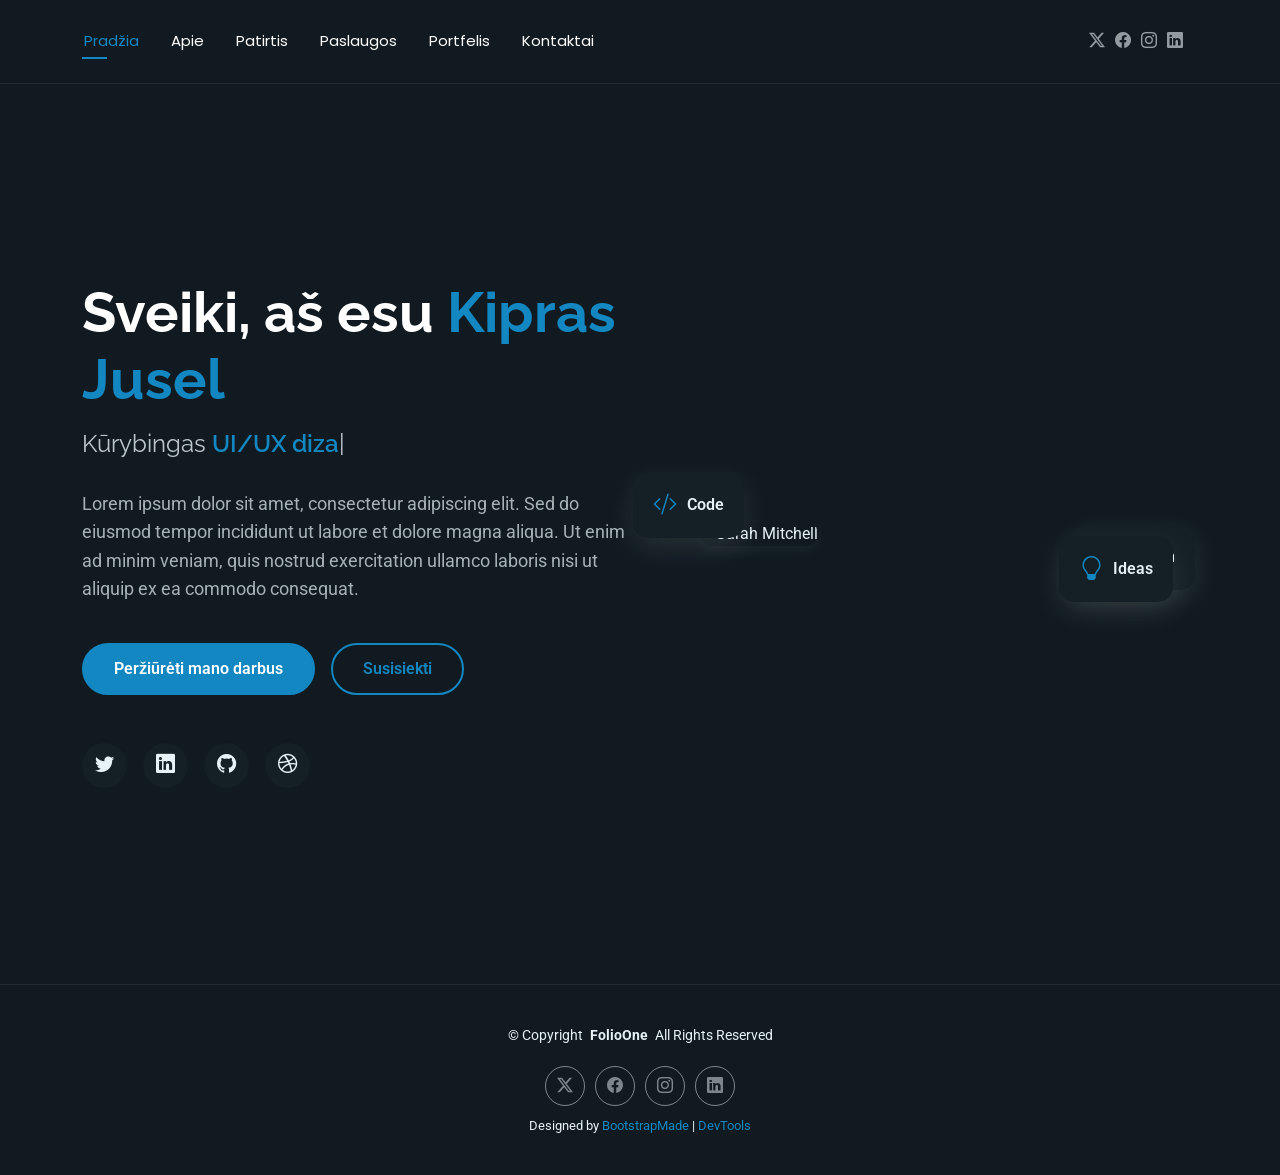
==== commit 081a17b5: "index" ====
--- a/index.html
+++ b/index.html
@@ -4,7 +4,7 @@
 <head>
   <meta charset="utf-8">
   <meta content="width=device-width, initial-scale=1.0" name="viewport">
-  <title>Index - FolioOne Bootstrap Template</title>
+  <title>Kipro Jusel CV</title>
   <meta name="description" content="">
   <meta name="keywords" content="">
 
@@ -48,12 +48,12 @@
 
       <nav id="navmenu" class="navmenu">
         <ul>
-          <li><a href="index.html" class="active">Home</a></li>
-          <li><a href="about.html">About</a></li>
-          <li><a href="resume.html">Resume</a></li>
-          <li><a href="services.html">Services</a></li>
-          <li><a href="portfolio.html">Portfolio</a></li>
-          <li><a href="contact.html">Contact</a></li>
+          <li><a href="index.html" class="active">Pradžia</a></li>
+          <li><a href="about.html">Apie</a></li>
+          <li><a href="resume.html">Patirtis</a></li>
+          <li><a href="services.html">Paslaugos</a></li>
+          <li><a href="portfolio.html">Portfelis</a></li>
+          <li><a href="contact.html">Kontaktai</a></li>
         </ul>
         <i class="mobile-nav-toggle d-xl-none bi bi-list"></i>
       </nav>
@@ -78,12 +78,12 @@
         <div class="row gy-4 align-items-center">
           <div class="col-lg-6 order-2 order-lg-1">
             <div class="hero-content">
-              <h1 data-aos="fade-up" data-aos-delay="200">Hello, I'm <span class="highlight">Brandon Johnson</span></h1>
-              <h2 data-aos="fade-up" data-aos-delay="300">Creative <span class="typed" data-typed-items="UI/UX Designer, Web Developer, Digital Artist, Brand Strategist"></span></h2>
+              <h1 data-aos="fade-up" data-aos-delay="200">Sveiki, aš esu <span class="highlight">Kipras Jusel</span></h1>
+              <h2 data-aos="fade-up" data-aos-delay="300">Kūrybingas <span class="typed" data-typed-items="UI/UX dizainas, žiniatinklio kūrėjas, skaitmeninis menininkas, prekės ženklo strategas"></span></h2>
               <p data-aos="fade-up" data-aos-delay="400">Lorem ipsum dolor sit amet, consectetur adipiscing elit. Sed do eiusmod tempor incididunt ut labore et dolore magna aliqua. Ut enim ad minim veniam, quis nostrud exercitation ullamco laboris nisi ut aliquip ex ea commodo consequat.</p>
               <div class="hero-actions" data-aos="fade-up" data-aos-delay="500">
-                <a href="portfolio.html" class="btn btn-primary">View My Work</a>
-                <a href="contact.html" class="btn btn-outline">Get In Touch</a>
+                <a href="portfolio.html" class="btn btn-primary">Peržiūrėti mano darbus</a>
+                <a href="contact.html" class="btn btn-outline">Susisiekti</a>
               </div>
               <div class="social-links" data-aos="fade-up" data-aos-delay="600">
                 <a href="#"><i class="bi bi-twitter"></i></a>
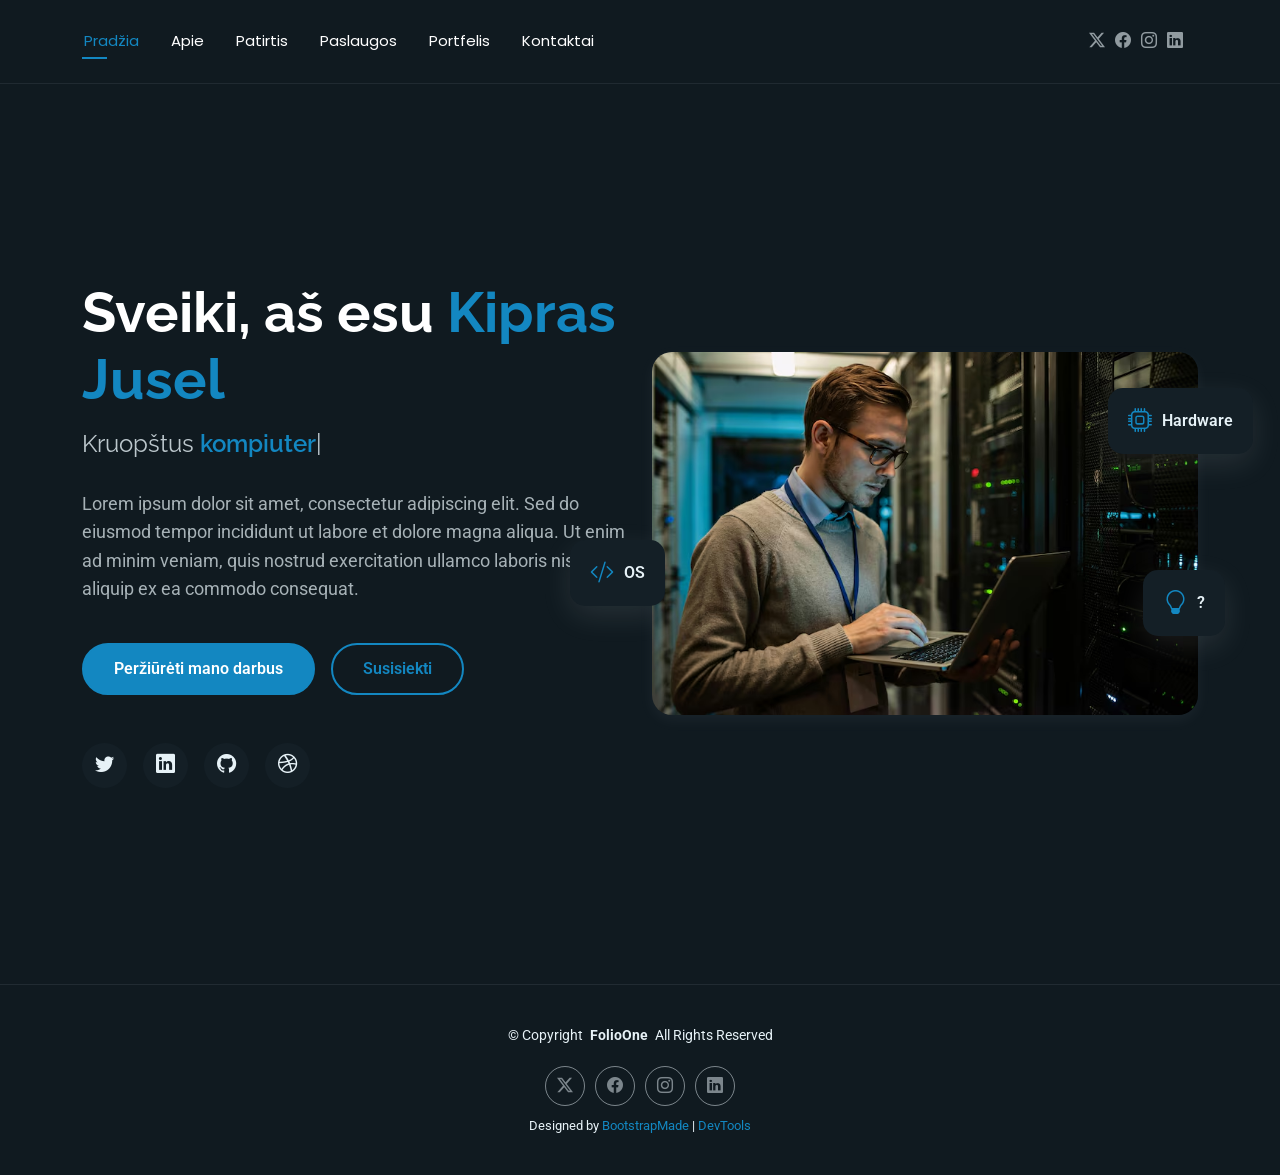
==== commit 850bc11e: "LD" ====
--- a/index.html
+++ b/index.html
@@ -79,7 +79,7 @@
           <div class="col-lg-6 order-2 order-lg-1">
             <div class="hero-content">
               <h1 data-aos="fade-up" data-aos-delay="200">Sveiki, aš esu <span class="highlight">Kipras Jusel</span></h1>
-              <h2 data-aos="fade-up" data-aos-delay="300">Kūrybingas <span class="typed" data-typed-items="UI/UX dizainas, žiniatinklio kūrėjas, skaitmeninis menininkas, prekės ženklo strategas"></span></h2>
+              <h2 data-aos="fade-up" data-aos-delay="300">Kruopštus <span class="typed" data-typed-items="kompiuterinės technikos inžinierius ir diagnostikas, kompiuterinių sistemų architektas"></span></h2>
               <p data-aos="fade-up" data-aos-delay="400">Lorem ipsum dolor sit amet, consectetur adipiscing elit. Sed do eiusmod tempor incididunt ut labore et dolore magna aliqua. Ut enim ad minim veniam, quis nostrud exercitation ullamco laboris nisi ut aliquip ex ea commodo consequat.</p>
               <div class="hero-actions" data-aos="fade-up" data-aos-delay="500">
                 <a href="portfolio.html" class="btn btn-primary">Peržiūrėti mano darbus</a>
@@ -96,19 +96,19 @@
           <div class="col-lg-6 order-1 order-lg-2">
             <div class="hero-image" data-aos="zoom-in" data-aos-delay="300">
               <div class="image-wrapper">
-                <img src="assets/img/profile/profile-square-11.webp" alt="Sarah Mitchell" class="img-fluid">
+                <img src="assets/img/profile/pfp.webp" alt="Lev" class="img-fluid">
                 <div class="floating-elements">
                   <div class="floating-card design" data-aos="fade-left" data-aos-delay="700">
-                    <i class="bi bi-palette"></i>
-                    <span>Design</span>
+                    <i class="bi bi-cpu"></i>
+                    <span>Hardware</span>
                   </div>
                   <div class="floating-card code" data-aos="fade-right" data-aos-delay="800">
                     <i class="bi bi-code-slash"></i>
-                    <span>Code</span>
+                    <span>OS</span>
                   </div>
                   <div class="floating-card creativity" data-aos="fade-up" data-aos-delay="900">
                     <i class="bi bi-lightbulb"></i>
-                    <span>Ideas</span>
+                    <span>?</span>
                   </div>
                 </div>
               </div>
--- a/assets/css/main.css
+++ b/assets/css/main.css
@@ -842,7 +842,7 @@
 
 .hero .hero-image .image-wrapper {
   position: relative;
-  max-width: 450px;
+  max-width: 550px; /* Čia pakeičiau iš 450px į 550px, kad nuotrauka būtų didesnė */
   margin: 0 auto;
 }
 
@@ -850,6 +850,8 @@
   border-radius: 20px;
   box-shadow: 0 5px 15px color-mix(in srgb, var(--default-color), transparent 95%);
   transition: transform 0.3s ease;
+  width: 100%; /* Užtikrina, kad nuotrauka gražiai užpildytų naują plotį */
+  height: auto;
 }
 
 .hero .hero-image .image-wrapper img:hover {
@@ -906,7 +908,6 @@
     display: none;
   }
 }
-
 @keyframes float {
 
   0%,
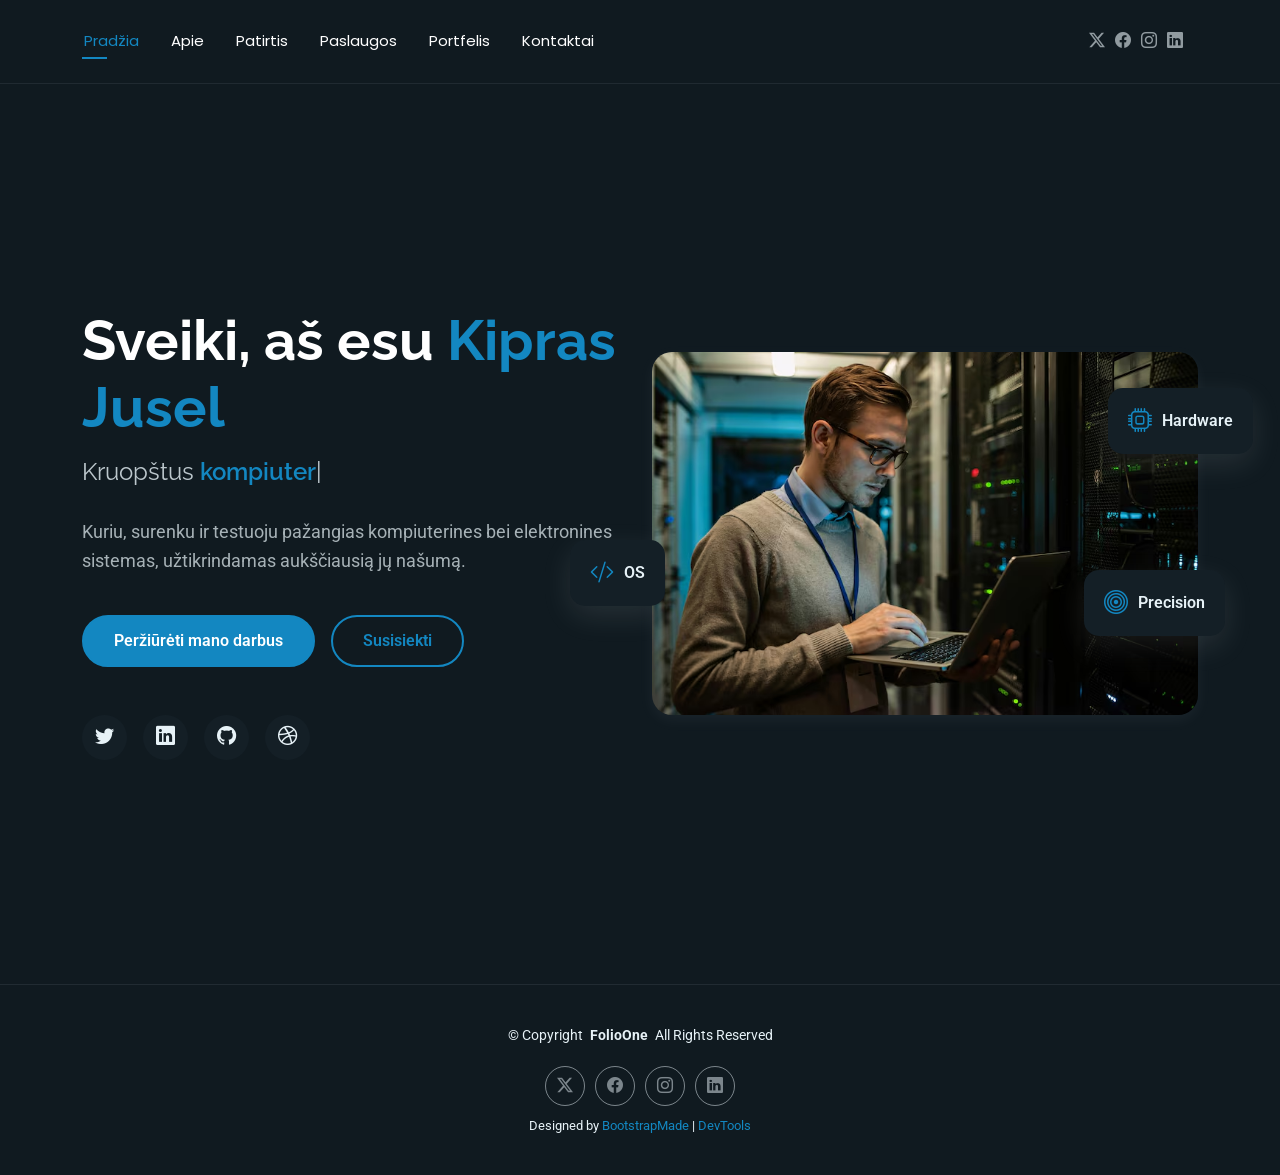
==== commit 7ef018ef: "LD7" ====
--- a/index.html
+++ b/index.html
@@ -1,15 +1,16 @@
 <!DOCTYPE html>
-<html lang="en">
+<html lang="lt">
 
 <head>
   <meta charset="utf-8">
   <meta content="width=device-width, initial-scale=1.0" name="viewport">
-  <title>Kipro Jusel CV</title>
-  <meta name="description" content="">
+  <title>Mano CV</title>
+<meta name="description" content="Kipras Jusel CV puslapis.">
+  <meta name="author" content="Kipras Jusel">
   <meta name="keywords" content="">
 
   <!-- Favicons -->
-  <link href="assets/img/favicon.png" rel="icon">
+  <link href="assets/img/favicon.png?v=2" rel="icon">
   <link href="assets/img/apple-touch-icon.png" rel="apple-touch-icon">
 
   <!-- Fonts -->
@@ -80,7 +81,7 @@
             <div class="hero-content">
               <h1 data-aos="fade-up" data-aos-delay="200">Sveiki, aš esu <span class="highlight">Kipras Jusel</span></h1>
               <h2 data-aos="fade-up" data-aos-delay="300">Kruopštus <span class="typed" data-typed-items="kompiuterinės technikos inžinierius ir diagnostikas, kompiuterinių sistemų architektas"></span></h2>
-              <p data-aos="fade-up" data-aos-delay="400">Lorem ipsum dolor sit amet, consectetur adipiscing elit. Sed do eiusmod tempor incididunt ut labore et dolore magna aliqua. Ut enim ad minim veniam, quis nostrud exercitation ullamco laboris nisi ut aliquip ex ea commodo consequat.</p>
+              <p data-aos="fade-up" data-aos-delay="400">Kuriu, surenku ir testuoju pažangias kompiuterines bei elektronines sistemas, užtikrindamas aukščiausią jų našumą.</p>
               <div class="hero-actions" data-aos="fade-up" data-aos-delay="500">
                 <a href="portfolio.html" class="btn btn-primary">Peržiūrėti mano darbus</a>
                 <a href="contact.html" class="btn btn-outline">Susisiekti</a>
@@ -107,8 +108,8 @@
                     <span>OS</span>
                   </div>
                   <div class="floating-card creativity" data-aos="fade-up" data-aos-delay="900">
-                    <i class="bi bi-lightbulb"></i>
-                    <span>?</span>
+                    <i class="bi bi-bullseye"></i>
+                    <span>Precision</span>
                   </div>
                 </div>
               </div>
